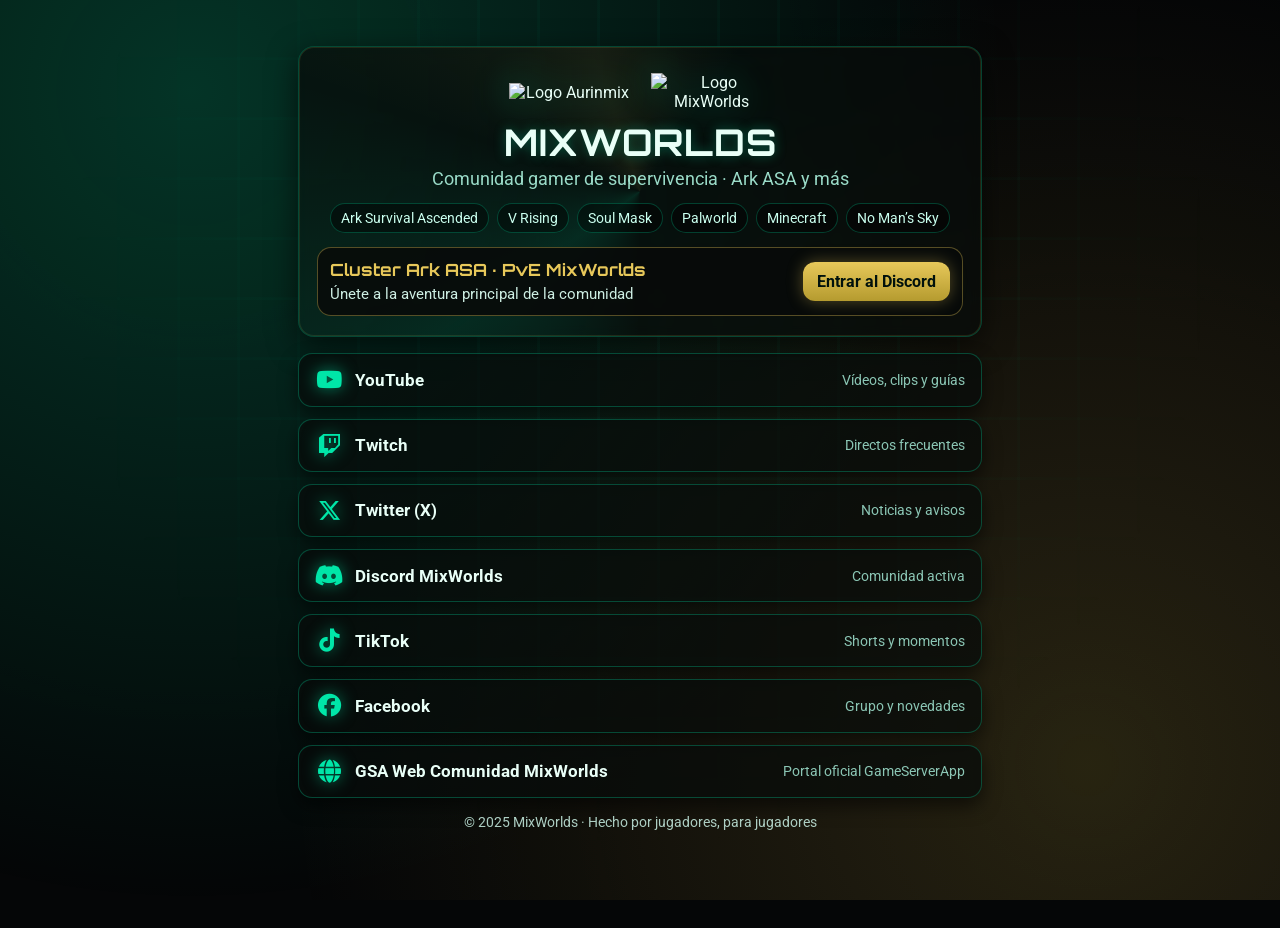
==== index.html @ ceda545e "Update index.html" ====
<!DOCTYPE html>
<html lang="es">
<head>
  <meta charset="UTF-8" />
  <meta name="viewport" content="width=device-width, initial-scale=1.0" />

  <title>MixWorlds | Comunidad gamer de supervivencia</title>
  <meta name="description" content="MixWorlds es una comunidad gamer centrada en Ark Survival Ascended y juegos de supervivencia. Servidores privados, eventos frecuentes y Discord activo." />

  <!-- Open Graph / Twitter -->
  <meta property="og:title" content="MixWorlds | Comunidad gamer" />
  <meta property="og:description" content="Servidores privados de Ark ASA, eventos frecuentes y comunidad activa de supervivencia." />
  <meta property="og:image" content="https://raw.githubusercontent.com/Aurinmix/MixWorld/main/Fondo_Esmeralda.png" />
  <meta property="og:url" content="https://mixworlds.net/" />
  <meta property="og:type" content="website" />
  <meta name="twitter:card" content="summary_large_image" />

  <!-- Fonts + Icons -->
  <link rel="preconnect" href="https://fonts.googleapis.com">
  <link rel="preconnect" href="https://fonts.gstatic.com" crossorigin>
  <link rel="stylesheet" href="https://cdnjs.cloudflare.com/ajax/libs/font-awesome/6.5.0/css/all.min.css">

  <style>
    @import url('https://fonts.googleapis.com/css2?family=Orbitron:wght@500;700&family=Roboto:wght@400;700&display=swap');

    :root{
      --bg: #050607;
      --panel: rgba(8, 12, 10, 0.72);
      --panel-strong: rgba(8, 12, 10, 0.9);
      --emerald: #00e6a8;
      --emerald-soft: rgba(0, 230, 168, 0.20);
      --gold: #e7c85a;
      --gold-soft: rgba(231,200,90,0.15);
      --text: #e9fff7;
      --muted: #9adbc8;
      --radius: 16px;
    }

    * { box-sizing: border-box; }
    body{
      margin: 0;
      min-height: 100vh;
      font-family: Roboto, system-ui, sans-serif;
      color: var(--text);
      background: var(--bg);
      overflow-x: hidden;
      text-align: center;
    }

    /* Fondo tech + bruma */
    body::before{
      content:"";
      position: fixed;
      inset: 0;
      z-index: -2;
      background:
        radial-gradient(circle at 15% 10%, var(--emerald-soft), transparent 60%),
        radial-gradient(circle at 85% 85%, var(--gold-soft), transparent 60%),
        url('https://raw.githubusercontent.com/Aurinmix/MixWorld/main/Fondo_Esmeralda.png') center/cover no-repeat;
      background-blend-mode: screen;
      filter: saturate(1.1) contrast(1.05);
      animation: fogMove 22s ease-in-out infinite alternate;
    }
    @keyframes fogMove{
      0%   { background-position: 15% 10%, 85% 85%, center; }
      50%  { background-position: 22% 25%, 78% 72%, center; }
      100% { background-position: 15% 10%, 85% 85%, center; }
    }

    /* Grid sutil tech */
    body::after{
      content:"";
      position: fixed;
      inset:0;
      z-index:-1;
      background:
        linear-gradient(transparent 95%, rgba(0, 230, 168, 0.06) 96%),
        linear-gradient(90deg, transparent 95%, rgba(0, 230, 168, 0.06) 96%);
      background-size: 60px 60px;
      mask-image: radial-gradient(circle at 50% 30%, black 0%, transparent 65%);
      pointer-events: none;
    }

    .wrap{
      width: min(720px, 94vw);
      margin: 28px auto 40px;
      padding: 18px;
    }

    /* Header */
    header{
      background: var(--panel);
      border: 1px solid rgba(0, 230, 168, 0.25);
      border-radius: var(--radius);
      padding: 26px 18px 20px;
      box-shadow:
        0 0 0 1px rgba(231,200,90,0.12) inset,
        0 8px 30px rgba(0,0,0,0.6);
      backdrop-filter: blur(6px);
      position: relative;
      overflow: hidden;
    }
    header::before{
      content:"";
      position:absolute;
      inset:-40%;
      background: conic-gradient(from 180deg, transparent, rgba(0,230,168,0.12), transparent 30%, rgba(231,200,90,0.08), transparent 60%);
      animation: spin 10s linear infinite;
    }
    @keyframes spin { to { transform: rotate(360deg);} }

    .logo{
      width: 130px;
      height: 130px;
      margin: 0 auto 10px;
      position: relative;
      z-index: 1;
      filter: drop-shadow(0 0 18px rgba(0,230,168,0.45));
    }

    /* >>> NUEVO: logos lado a lado <<< */
    .logos-duo{
      display: flex;
      justify-content: center;
      align-items: center;
      gap: 22px;
      margin: 0 auto 8px;
      position: relative;
      z-index: 2;
      flex-wrap: wrap;
    }
    .logos-duo .logo{
      width: 120px;
      height: auto;
      margin: 0;
      opacity: 0;
      animation: fadeInLogo 1.2s ease forwards;
    }
    @keyframes fadeInLogo{
      from { transform: scale(0.92); opacity: 0; }
      to   { transform: scale(1); opacity: 1; }
    }

    .title{
      font-family: Orbitron, sans-serif;
      font-size: clamp(1.6rem, 4.2vw, 2.3rem);
      letter-spacing: 1px;
      margin: 8px 0 4px;
      position: relative;
      z-index: 1;
      text-shadow: 0 0 12px rgba(0,230,168,0.35);
    }
    .subtitle{
      color: var(--muted);
      margin: 0 auto;
      font-size: clamp(0.95rem, 2.8vw, 1.1rem);
      position: relative;
      z-index: 1;
    }

    /* Badge juegos */
    .chips{
      display:flex;
      flex-wrap:wrap;
      justify-content:center;
      gap:8px;
      margin-top: 14px;
      position: relative;
      z-index: 1;
    }
    .chip{
      font-size: 0.85rem;
      padding:6px 10px;
      border-radius: 999px;
      background: rgba(0,0,0,0.4);
      border:1px solid rgba(0,230,168,0.25);
      color:#caffef;
    }

    /* Destacado */
    .featured{
      margin-top: 14px;
      padding: 12px;
      background: var(--panel-strong);
      border: 1px solid rgba(231,200,90,0.35);
      border-radius: 14px;
      display:flex;
      align-items:center;
      justify-content:space-between;
      gap:10px;
      position: relative;
      z-index: 1;
    }
    .featured .left{
      text-align:left;
      line-height: 1.2;
    }
    .featured .left b{
      display:block;
      font-family: Orbitron, sans-serif;
      color: var(--gold);
      font-size: 1.05rem;
      margin-bottom: 4px;
    }
    .featured .left span{
      color: #cdeee3;
      font-size: 0.95rem;
    }
    .featured .btn{
      white-space: nowrap;
      padding: 10px 14px;
      border-radius: 12px;
      font-weight: 700;
      text-decoration:none;
      color:#00110c;
      background: linear-gradient(180deg, var(--gold), #b59b2f);
      box-shadow: 0 0 16px rgba(231,200,90,0.35);
      transition: transform .15s ease, box-shadow .2s ease, filter .2s ease;
    }
    .featured .btn:hover{
      transform: translateY(-2px);
      filter: brightness(1.05);
      box-shadow: 0 0 25px rgba(231,200,90,0.55);
    }

    /* Links */
    .links{
      margin-top: 16px;
      display:flex;
      flex-direction:column;
      gap:12px;
    }

    .link{
      display:flex;
      align-items:center;
      gap:12px;
      padding: 14px 16px;
      background: var(--panel);
      border-radius: 14px;
      border:1px solid rgba(0,230,168,0.28);
      text-decoration: none;
      color: var(--text);
      font-weight: 700;
      font-size: 1.05rem;
      position: relative;
      overflow: hidden;
      box-shadow: 0 8px 18px rgba(0,0,0,0.55);
      transition: transform .15s ease, border-color .2s ease, box-shadow .2s ease;
    }

    /* brillo holo */
    .link::after{
      content:"";
      position:absolute;
      inset:-60% -30%;
      background: radial-gradient(circle, rgba(0,230,168,0.20), transparent 55%);
      transform: translateX(-60%);
      transition: transform .5s ease;
    }

    .link:hover{
      transform: translateY(-2px);
      border-color: rgba(0,230,168,0.7);
      box-shadow: 0 10px 26px rgba(0, 230, 168, 0.18);
    }
    .link:hover::after{
      transform: translateX(40%);
    }

    .link i{
      font-size: 1.45rem;
      width: 28px;
      text-align:center;
      color: var(--emerald);
      filter: drop-shadow(0 0 8px rgba(0,230,168,0.55));
    }

    .link .meta{
      font-size: 0.85rem;
      font-weight: 400;
      color: var(--muted);
      margin-left:auto;
      opacity: 0.9;
    }

    .link:focus-visible{
      outline: 3px solid var(--gold);
      outline-offset: 3px;
      transform: translateY(-1px);
    }

    /* Footer */
    footer{
      margin-top: 16px;
      color: #bfe4d8;
      font-size: 0.9rem;
      opacity: 0.9;
    }

    /* Responsive */
    @media (max-width: 560px){
      .featured{ flex-direction:column; text-align:center; }
      .featured .left{ text-align: center; }
      .link{ font-size: 1rem; }
      .link .meta{ display:none; }
      .logos-duo .logo{ width: 96px; }
    }

    /* Reduce motion */
    @media (prefers-reduced-motion: reduce){
      body::before{ animation:none; }
      header::before{ animation:none; }
      .link, .featured .btn{ transition:none; }
      .link::after{ display:none; }
      .logos-duo .logo{ animation:none; opacity:1; }
    }

  </style>
</head>

<body>
  <div class="wrap">

    <header>
      <!-- >>> LOGOS EN PAREJA <<< -->
      <div class="logos-duo">
        <img class="logo" src="https://raw.githubusercontent.com/Aurinmix/MixWorld/main/Aurinmix%20logo%20sin%20fondo.png" alt="Logo Aurinmix">
        <img class="logo" src="https://i.ibb.co/601yRJqp/mix-worlds-Logo.png" alt="Logo MixWorlds">
      </div>

      <h1 class="title">MIXWORLDS</h1>
      <p class="subtitle">Comunidad gamer de supervivencia · Ark ASA y más</p>

      <div class="chips">
        <div class="chip">Ark Survival Ascended</div>
        <div class="chip">V Rising</div>
        <div class="chip">Soul Mask</div>
        <div class="chip">Palworld</div>
        <div class="chip">Minecraft</div>
        <div class="chip">No Man’s Sky</div>
      </div>

      <div class="featured">
        <div class="left">
          <b>Cluster Ark ASA · PvE MixWorlds</b>
          <span>Únete a la aventura principal de la comunidad</span>
        </div>
        <a class="btn" href="https://discord.gg/QwS5VBW8y3" target="_blank" rel="noopener noreferrer">
          Entrar al Discord
        </a>
      </div>
    </header>

    <main class="links" aria-label="Enlaces MixWorlds">
      <a class="link" href="https://youtube.com/@aurinmix?si=XBiUp1Ndm1vS163D" target="_blank" rel="noopener noreferrer" aria-label="YouTube Aurinmix">
        <i class="fab fa-youtube"></i> YouTube
        <span class="meta">Vídeos, clips y guías</span>
      </a>

      <a class="link" href="https://twitch.tv/aurinmix" target="_blank" rel="noopener noreferrer" aria-label="Twitch Aurinmix">
        <i class="fab fa-twitch"></i> Twitch
        <span class="meta">Directos frecuentes</span>
      </a>

      <a class="link" href="https://x.com/Aurinmix" target="_blank" rel="noopener noreferrer" aria-label="Twitter X Aurinmix">
        <i class="fab fa-x-twitter"></i> Twitter (X)
        <span class="meta">Noticias y avisos</span>
      </a>

      <a class="link" href="https://discord.gg/QwS5VBW8y3" target="_blank" rel="noopener noreferrer" aria-label="Discord MixWorlds">
        <i class="fab fa-discord"></i> Discord MixWorlds
        <span class="meta">Comunidad activa</span>
      </a>

      <a class="link" href="https://www.tiktok.com/@aurinmix" target="_blank" rel="noopener noreferrer" aria-label="TikTok Aurinmix">
        <i class="fab fa-tiktok"></i> TikTok
        <span class="meta">Shorts y momentos</span>
      </a>

      <a class="link" href="https://www.facebook.com/share/g/oTF2A6GLA8fs5Bv2/" target="_blank" rel="noopener noreferrer" aria-label="Facebook MixWorlds">
        <i class="fab fa-facebook"></i> Facebook
        <span class="meta">Grupo y novedades</span>
      </a>

      <a class="link" href="https://calendariomixworlds.premiumark.net/page/136000-inicio" target="_blank" rel="noopener noreferrer" aria-label="GSA Web Comunidad MixWorlds">
        <i class="fa-solid fa-globe"></i> GSA Web Comunidad MixWorlds
        <span class="meta">Portal oficial GameServerApp</span>
      </a>

    </main>

    <footer>
      © 2025 MixWorlds · Hecho por jugadores, para jugadores
    </footer>

  </div>
</body>
</html>
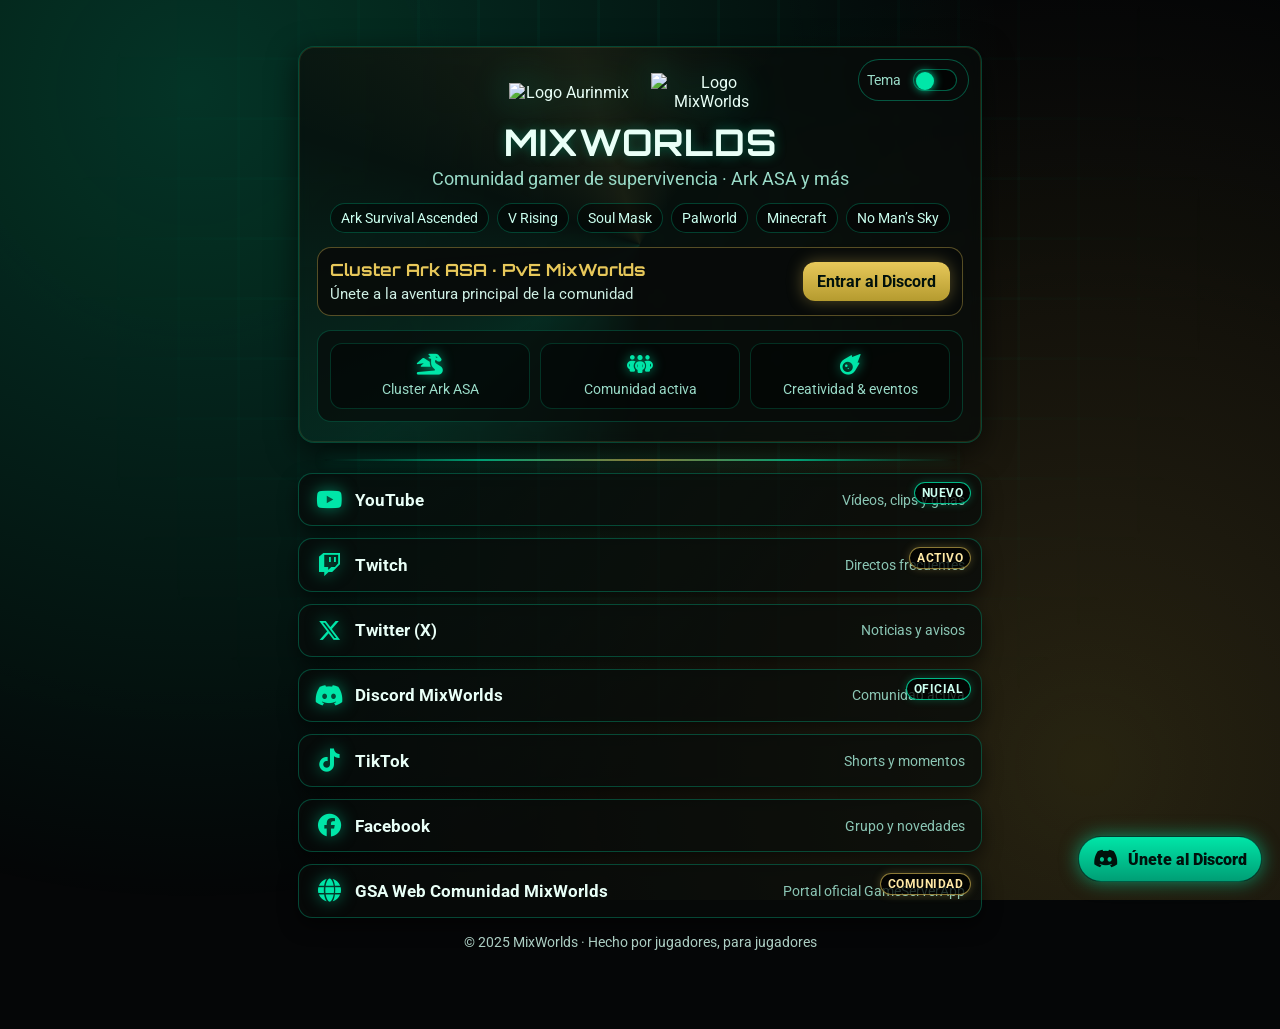
==== commit 86705b32: "Update index.html" ====
--- a/index.html
+++ b/index.html
@@ -7,7 +7,7 @@
   <title>MixWorlds | Comunidad gamer de supervivencia</title>
   <meta name="description" content="MixWorlds es una comunidad gamer centrada en Ark Survival Ascended y juegos de supervivencia. Servidores privados, eventos frecuentes y Discord activo." />
 
-  <!-- Open Graph / Twitter -->
+  <!-- SEO / Social -->
   <meta property="og:title" content="MixWorlds | Comunidad gamer" />
   <meta property="og:description" content="Servidores privados de Ark ASA, eventos frecuentes y comunidad activa de supervivencia." />
   <meta property="og:image" content="https://raw.githubusercontent.com/Aurinmix/MixWorld/main/Fondo_Esmeralda.png" />
@@ -15,6 +15,30 @@
   <meta property="og:type" content="website" />
   <meta name="twitter:card" content="summary_large_image" />
 
+  <!-- Color barra navegador móvil -->
+  <meta name="theme-color" content="#00e6a8" />
+
+  <!-- Schema.org básico -->
+  <script type="application/ld+json">
+  {
+    "@context":"https://schema.org",
+    "@type":"Organization",
+    "name":"MixWorlds",
+    "url":"https://mixworlds.net/",
+    "sameAs":[
+      "https://discord.gg/QwS5VBW8y3",
+      "https://twitch.tv/aurinmix",
+      "https://youtube.com/@aurinmix",
+      "https://x.com/Aurinmix",
+      "https://www.tiktok.com/@aurinmix"
+    ]
+  }
+  </script>
+
+  <!-- Preload logos para cargar rápido -->
+  <link rel="preload" as="image" href="https://raw.githubusercontent.com/Aurinmix/MixWorld/main/Aurinmix%20logo%20sin%20fondo.png">
+  <link rel="preload" as="image" href="https://i.ibb.co/601yRJqp/mix-worlds-Logo.png">
+
   <!-- Fonts + Icons -->
   <link rel="preconnect" href="https://fonts.googleapis.com">
   <link rel="preconnect" href="https://fonts.gstatic.com" crossorigin>
@@ -23,6 +47,9 @@
   <style>
     @import url('https://fonts.googleapis.com/css2?family=Orbitron:wght@500;700&family=Roboto:wght@400;700&display=swap');
 
+    /* =========================
+       THEME SYSTEM
+       ========================= */
     :root{
       --bg: #050607;
       --panel: rgba(8, 12, 10, 0.72);
@@ -34,6 +61,19 @@
       --text: #e9fff7;
       --muted: #9adbc8;
       --radius: 16px;
+      --divider: linear-gradient(90deg, transparent, rgba(0,230,168,0.8), rgba(231,200,90,0.7), rgba(0,230,168,0.8), transparent);
+    }
+    body[data-theme="dark"]{
+      --bg: #020303;
+      --panel: rgba(5, 8, 7, 0.8);
+      --panel-strong: rgba(5, 8, 7, 0.95);
+      --emerald: #00c996;
+      --emerald-soft: rgba(0, 201, 150, 0.18);
+      --gold: #c9aa3a;
+      --gold-soft: rgba(201, 170, 58, 0.10);
+      --text: #e7fff6;
+      --muted: #7fcab6;
+      --divider: linear-gradient(90deg, transparent, rgba(0,201,150,0.7), rgba(0,0,0,0), rgba(0,201,150,0.7), transparent);
     }
 
     * { box-sizing: border-box; }
@@ -83,8 +123,9 @@
 
     .wrap{
       width: min(720px, 94vw);
-      margin: 28px auto 40px;
+      margin: 28px auto 60px;
       padding: 18px;
+      position: relative;
     }
 
     /* Header */
@@ -109,6 +150,54 @@
     }
     @keyframes spin { to { transform: rotate(360deg);} }
 
+    /* Switch tema */
+    .theme-toggle{
+      position:absolute;
+      top: 12px;
+      right: 12px;
+      z-index: 5;
+      display:flex;
+      align-items:center;
+      gap:8px;
+      padding: 6px 8px;
+      background: var(--panel-strong);
+      border:1px solid rgba(0,230,168,0.35);
+      border-radius: 999px;
+      font-size: 0.85rem;
+      color: var(--muted);
+    }
+    .theme-toggle input{
+      width: 44px;
+      height: 22px;
+      appearance: none;
+      background: rgba(0,0,0,0.6);
+      border-radius: 999px;
+      position: relative;
+      outline: none;
+      cursor: pointer;
+      border:1px solid rgba(0,230,168,0.4);
+      transition: background .2s ease;
+    }
+    .theme-toggle input::after{
+      content:"";
+      position:absolute;
+      top:2px; left:2px;
+      width:18px; height:18px;
+      border-radius: 50%;
+      background: var(--emerald);
+      box-shadow: 0 0 10px var(--emerald);
+      transition: transform .2s ease, background .2s ease;
+    }
+    body[data-theme="dark"] .theme-toggle input{
+      background: rgba(0,0,0,0.9);
+    }
+    body[data-theme="dark"] .theme-toggle input::after{
+      transform: translateX(22px);
+      background: var(--gold);
+      box-shadow: 0 0 10px var(--gold);
+    }
+
+    /* Logos duo */
     .logo{
       width: 130px;
       height: 130px;
@@ -117,28 +206,26 @@
       z-index: 1;
       filter: drop-shadow(0 0 18px rgba(0,230,168,0.45));
     }
-
-    /* >>> NUEVO: logos lado a lado <<< */
     .logos-duo{
-      display: flex;
-      justify-content: center;
-      align-items: center;
-      gap: 22px;
-      margin: 0 auto 8px;
-      position: relative;
-      z-index: 2;
+      display:flex;
+      justify-content:center;
+      align-items:center;
+      gap:22px;
+      margin:0 auto 8px;
+      position:relative;
+      z-index:2;
       flex-wrap: wrap;
     }
     .logos-duo .logo{
-      width: 120px;
-      height: auto;
-      margin: 0;
-      opacity: 0;
+      width:120px;
+      height:auto;
+      margin:0;
+      opacity:0;
       animation: fadeInLogo 1.2s ease forwards;
     }
     @keyframes fadeInLogo{
-      from { transform: scale(0.92); opacity: 0; }
-      to   { transform: scale(1); opacity: 1; }
+      from{ transform: scale(0.92); opacity:0; }
+      to{ transform: scale(1); opacity:1; }
     }
 
     .title{
@@ -158,7 +245,7 @@
       z-index: 1;
     }
 
-    /* Badge juegos */
+    /* Chips con pulso suave */
     .chips{
       display:flex;
       flex-wrap:wrap;
@@ -175,46 +262,57 @@
       background: rgba(0,0,0,0.4);
       border:1px solid rgba(0,230,168,0.25);
       color:#caffef;
+      box-shadow: 0 0 0 rgba(0,230,168,0);
+      animation: chipPulse 3.2s ease-in-out infinite;
+    }
+    .chip:hover{
+      border-color: rgba(231,200,90,0.7);
+      color: #fff3c2;
+      transform: translateY(-1px);
+    }
+    @keyframes chipPulse{
+      0%,100%{ box-shadow: 0 0 0 rgba(0,230,168,0); }
+      50%{ box-shadow: 0 0 12px rgba(0,230,168,0.35); }
     }
 
     /* Destacado */
     .featured{
-      margin-top: 14px;
-      padding: 12px;
+      margin-top:14px;
+      padding:12px;
       background: var(--panel-strong);
-      border: 1px solid rgba(231,200,90,0.35);
-      border-radius: 14px;
+      border:1px solid rgba(231,200,90,0.35);
+      border-radius:14px;
       display:flex;
       align-items:center;
       justify-content:space-between;
       gap:10px;
-      position: relative;
-      z-index: 1;
+      position:relative;
+      z-index:1;
     }
     .featured .left{
       text-align:left;
-      line-height: 1.2;
+      line-height:1.2;
     }
     .featured .left b{
       display:block;
       font-family: Orbitron, sans-serif;
       color: var(--gold);
-      font-size: 1.05rem;
-      margin-bottom: 4px;
+      font-size:1.05rem;
+      margin-bottom:4px;
     }
     .featured .left span{
-      color: #cdeee3;
-      font-size: 0.95rem;
+      color:#cdeee3;
+      font-size:0.95rem;
     }
     .featured .btn{
-      white-space: nowrap;
-      padding: 10px 14px;
-      border-radius: 12px;
-      font-weight: 700;
+      white-space:nowrap;
+      padding:10px 14px;
+      border-radius:12px;
+      font-weight:700;
       text-decoration:none;
       color:#00110c;
       background: linear-gradient(180deg, var(--gold), #b59b2f);
-      box-shadow: 0 0 16px rgba(231,200,90,0.35);
+      box-shadow:0 0 16px rgba(231,200,90,0.35);
       transition: transform .15s ease, box-shadow .2s ease, filter .2s ease;
     }
     .featured .btn:hover{
@@ -223,14 +321,58 @@
       box-shadow: 0 0 25px rgba(231,200,90,0.55);
     }
 
+    /* Actividades */
+    .activities{
+      margin-top: 14px;
+      padding: 12px;
+      background: var(--panel);
+      border: 1px solid rgba(0,230,168,0.22);
+      border-radius: 14px;
+      display:grid;
+      grid-template-columns: repeat(3,1fr);
+      gap: 10px;
+      position: relative;
+      z-index: 1;
+    }
+    .act{
+      padding: 10px 8px;
+      border-radius: 12px;
+      background: rgba(0,0,0,0.35);
+      border:1px solid rgba(0,230,168,0.18);
+      font-size: 0.9rem;
+      color: var(--muted);
+      transition: transform .15s ease, border-color .2s ease;
+    }
+    .act i{
+      font-size: 1.3rem;
+      display:block;
+      margin-bottom: 6px;
+      color: var(--emerald);
+      filter: drop-shadow(0 0 6px rgba(0,230,168,0.6));
+    }
+    .act:hover{
+      transform: translateY(-2px);
+      border-color: rgba(231,200,90,0.5);
+      color: #e8fff7;
+    }
+
+    /* Divisor holográfico */
+    .divider{
+      height: 2px;
+      width: 92%;
+      margin: 16px auto 10px;
+      background: var(--divider);
+      border-radius: 999px;
+      box-shadow: 0 0 14px rgba(0,230,168,0.35);
+    }
+
     /* Links */
     .links{
-      margin-top: 16px;
+      margin-top: 12px;
       display:flex;
       flex-direction:column;
       gap:12px;
     }
-
     .link{
       display:flex;
       align-items:center;
@@ -258,7 +400,6 @@
       transform: translateX(-60%);
       transition: transform .5s ease;
     }
-
     .link:hover{
       transform: translateY(-2px);
       border-color: rgba(0,230,168,0.7);
@@ -274,6 +415,7 @@
       text-align:center;
       color: var(--emerald);
       filter: drop-shadow(0 0 8px rgba(0,230,168,0.55));
+      transition: transform .2s ease;
     }
 
     .link .meta{
@@ -284,6 +426,36 @@
       opacity: 0.9;
     }
 
+    /* Etiquetas tipo Linktree */
+    .tag{
+      position:absolute;
+      top: 8px;
+      right: 10px;
+      font-size: 0.72rem;
+      padding: 3px 7px;
+      border-radius: 999px;
+      background: rgba(0,0,0,0.75);
+      border:1px solid rgba(231,200,90,0.6);
+      color: #ffe9a6;
+      text-transform: uppercase;
+      letter-spacing: .5px;
+      box-shadow: 0 0 8px rgba(231,200,90,0.25);
+    }
+    .tag.green{
+      border-color: rgba(0,230,168,0.8);
+      color: #caffef;
+      box-shadow: 0 0 8px rgba(0,230,168,0.25);
+    }
+
+    /* micro animaciones por red */
+    .link.youtube:hover i{ transform: rotate(-6deg) scale(1.1); }
+    .link.twitch:hover i{ transform: translateY(-2px) scale(1.12); }
+    .link.twitter:hover i{ transform: translateX(2px) scale(1.1); }
+    .link.discord:hover i{ transform: scale(1.12) rotate(4deg); }
+    .link.tiktok:hover i{ transform: translateY(-2px) rotate(-4deg) scale(1.1); }
+    .link.facebook:hover i{ transform: translateX(-2px) scale(1.1); }
+    .link.gsa:hover i{ transform: rotate(8deg) scale(1.1); }
+
     .link:focus-visible{
       outline: 3px solid var(--gold);
       outline-offset: 3px;
@@ -298,13 +470,44 @@
       opacity: 0.9;
     }
 
+    /* Botón flotante Discord */
+    .fab-discord{
+      position: fixed;
+      bottom: 18px;
+      right: 18px;
+      z-index: 999;
+      display:flex;
+      align-items:center;
+      gap:10px;
+      padding: 12px 14px;
+      border-radius: 999px;
+      color:#00110c;
+      text-decoration:none;
+      font-weight:900;
+      background: linear-gradient(180deg, var(--emerald), #009e75);
+      box-shadow: 0 0 18px rgba(0,230,168,0.55);
+      border:1px solid rgba(0,0,0,0.6);
+      transition: transform .15s ease, box-shadow .2s ease, filter .2s ease;
+    }
+    .fab-discord i{
+      font-size: 1.25rem;
+      color:#00110c;
+    }
+    .fab-discord:hover{
+      transform: translateY(-2px);
+      filter: brightness(1.05);
+      box-shadow: 0 0 28px rgba(0,230,168,0.8);
+    }
+
     /* Responsive */
     @media (max-width: 560px){
       .featured{ flex-direction:column; text-align:center; }
-      .featured .left{ text-align: center; }
+      .featured .left{ text-align:center; }
+      .activities{ grid-template-columns: 1fr; }
       .link{ font-size: 1rem; }
       .link .meta{ display:none; }
       .logos-duo .logo{ width: 96px; }
+      .theme-toggle{ right: 8px; top: 8px; }
     }
 
     /* Reduce motion */
@@ -314,16 +517,22 @@
       .link, .featured .btn{ transition:none; }
       .link::after{ display:none; }
       .logos-duo .logo{ animation:none; opacity:1; }
-    }
-
+      .chip{ animation:none; }
+    }
   </style>
 </head>
 
-<body>
+<body data-theme="mix">
   <div class="wrap">
 
     <header>
-      <!-- >>> LOGOS EN PAREJA <<< -->
+      <!-- Switch tema -->
+      <label class="theme-toggle" title="Cambiar tema">
+        Tema
+        <input id="themeSwitch" type="checkbox" aria-label="Cambiar tema MixWorlds oscuro">
+      </label>
+
+      <!-- Logos -->
       <div class="logos-duo">
         <img class="logo" src="https://raw.githubusercontent.com/Aurinmix/MixWorld/main/Aurinmix%20logo%20sin%20fondo.png" alt="Logo Aurinmix">
         <img class="logo" src="https://i.ibb.co/601yRJqp/mix-worlds-Logo.png" alt="Logo MixWorlds">
@@ -350,42 +559,55 @@
           Entrar al Discord
         </a>
       </div>
+
+      <!-- Actividades -->
+      <div class="activities" aria-label="Actividades MixWorlds">
+        <div class="act"><i class="fa-solid fa-dragon"></i> Cluster Ark ASA</div>
+        <div class="act"><i class="fa-solid fa-people-group"></i> Comunidad activa</div>
+        <div class="act"><i class="fa-solid fa-meteor"></i> Creatividad & eventos</div>
+      </div>
     </header>
 
+    <div class="divider"></div>
+
     <main class="links" aria-label="Enlaces MixWorlds">
-      <a class="link" href="https://youtube.com/@aurinmix?si=XBiUp1Ndm1vS163D" target="_blank" rel="noopener noreferrer" aria-label="YouTube Aurinmix">
+      <a class="link youtube" href="https://youtube.com/@aurinmix?si=XBiUp1Ndm1vS163D" target="_blank" rel="noopener noreferrer" aria-label="YouTube Aurinmix">
         <i class="fab fa-youtube"></i> YouTube
         <span class="meta">Vídeos, clips y guías</span>
+        <span class="tag green">Nuevo</span>
       </a>
 
-      <a class="link" href="https://twitch.tv/aurinmix" target="_blank" rel="noopener noreferrer" aria-label="Twitch Aurinmix">
+      <a class="link twitch" href="https://twitch.tv/aurinmix" target="_blank" rel="noopener noreferrer" aria-label="Twitch Aurinmix">
         <i class="fab fa-twitch"></i> Twitch
         <span class="meta">Directos frecuentes</span>
+        <span class="tag">Activo</span>
       </a>
 
-      <a class="link" href="https://x.com/Aurinmix" target="_blank" rel="noopener noreferrer" aria-label="Twitter X Aurinmix">
+      <a class="link twitter" href="https://x.com/Aurinmix" target="_blank" rel="noopener noreferrer" aria-label="Twitter X Aurinmix">
         <i class="fab fa-x-twitter"></i> Twitter (X)
         <span class="meta">Noticias y avisos</span>
       </a>
 
-      <a class="link" href="https://discord.gg/QwS5VBW8y3" target="_blank" rel="noopener noreferrer" aria-label="Discord MixWorlds">
+      <a class="link discord" href="https://discord.gg/QwS5VBW8y3" target="_blank" rel="noopener noreferrer" aria-label="Discord MixWorlds">
         <i class="fab fa-discord"></i> Discord MixWorlds
         <span class="meta">Comunidad activa</span>
+        <span class="tag green">Oficial</span>
       </a>
 
-      <a class="link" href="https://www.tiktok.com/@aurinmix" target="_blank" rel="noopener noreferrer" aria-label="TikTok Aurinmix">
+      <a class="link tiktok" href="https://www.tiktok.com/@aurinmix" target="_blank" rel="noopener noreferrer" aria-label="TikTok Aurinmix">
         <i class="fab fa-tiktok"></i> TikTok
         <span class="meta">Shorts y momentos</span>
       </a>
 
-      <a class="link" href="https://www.facebook.com/share/g/oTF2A6GLA8fs5Bv2/" target="_blank" rel="noopener noreferrer" aria-label="Facebook MixWorlds">
+      <a class="link facebook" href="https://www.facebook.com/share/g/oTF2A6GLA8fs5Bv2/" target="_blank" rel="noopener noreferrer" aria-label="Facebook MixWorlds">
         <i class="fab fa-facebook"></i> Facebook
         <span class="meta">Grupo y novedades</span>
       </a>
 
-      <a class="link" href="https://calendariomixworlds.premiumark.net/page/136000-inicio" target="_blank" rel="noopener noreferrer" aria-label="GSA Web Comunidad MixWorlds">
+      <a class="link gsa" href="https://calendariomixworlds.premiumark.net/page/136000-inicio" target="_blank" rel="noopener noreferrer" aria-label="GSA Web Comunidad MixWorlds">
         <i class="fa-solid fa-globe"></i> GSA Web Comunidad MixWorlds
         <span class="meta">Portal oficial GameServerApp</span>
+        <span class="tag">Comunidad</span>
       </a>
 
     </main>
@@ -395,5 +617,33 @@
     </footer>
 
   </div>
+
+  <!-- Botón flotante Discord -->
+  <a class="fab-discord" href="https://discord.gg/QwS5VBW8y3" target="_blank" rel="noopener noreferrer" aria-label="Únete al Discord MixWorlds">
+    <i class="fab fa-discord"></i> Únete al Discord
+  </a>
+
+  <script>
+    // Theme toggle
+    const body = document.body;
+    const sw = document.getElementById("themeSwitch");
+
+    // carga preferencia guardada
+    const saved = localStorage.getItem("mixworlds-theme");
+    if(saved === "dark"){
+      body.setAttribute("data-theme","dark");
+      sw.checked = true;
+    }
+
+    sw.addEventListener("change", () => {
+      if(sw.checked){
+        body.setAttribute("data-theme","dark");
+        localStorage.setItem("mixworlds-theme","dark");
+      }else{
+        body.setAttribute("data-theme","mix");
+        localStorage.setItem("mixworlds-theme","mix");
+      }
+    });
+  </script>
 </body>
 </html>
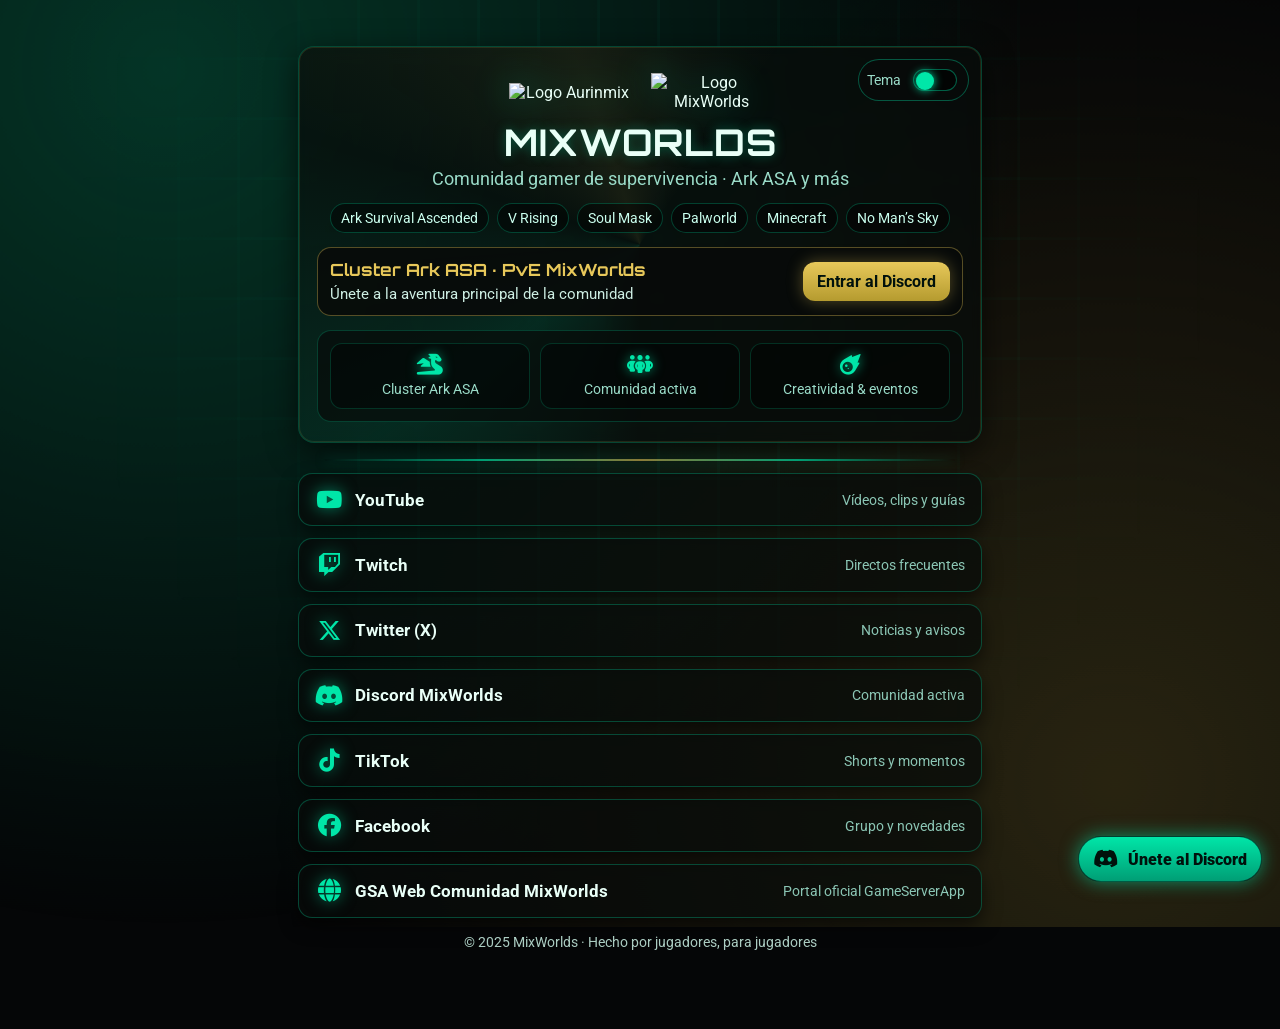
==== commit 6b71271e: "Update index.html" ====
--- a/index.html
+++ b/index.html
@@ -10,15 +10,13 @@
   <!-- SEO / Social -->
   <meta property="og:title" content="MixWorlds | Comunidad gamer" />
   <meta property="og:description" content="Servidores privados de Ark ASA, eventos frecuentes y comunidad activa de supervivencia." />
-  <meta property="og:image" content="https://raw.githubusercontent.com/Aurinmix/MixWorld/main/Fondo_Esmeralda.png" />
+  <meta property="og:image" content="https://i.ibb.co/4wQyFsNp/Fondo-Chip.png" />
   <meta property="og:url" content="https://mixworlds.net/" />
   <meta property="og:type" content="website" />
   <meta name="twitter:card" content="summary_large_image" />
 
-  <!-- Color barra navegador móvil -->
   <meta name="theme-color" content="#00e6a8" />
 
-  <!-- Schema.org básico -->
   <script type="application/ld+json">
   {
     "@context":"https://schema.org",
@@ -35,11 +33,9 @@
   }
   </script>
 
-  <!-- Preload logos para cargar rápido -->
   <link rel="preload" as="image" href="https://raw.githubusercontent.com/Aurinmix/MixWorld/main/Aurinmix%20logo%20sin%20fondo.png">
   <link rel="preload" as="image" href="https://i.ibb.co/601yRJqp/mix-worlds-Logo.png">
 
-  <!-- Fonts + Icons -->
   <link rel="preconnect" href="https://fonts.googleapis.com">
   <link rel="preconnect" href="https://fonts.gstatic.com" crossorigin>
   <link rel="stylesheet" href="https://cdnjs.cloudflare.com/ajax/libs/font-awesome/6.5.0/css/all.min.css">
@@ -47,9 +43,6 @@
   <style>
     @import url('https://fonts.googleapis.com/css2?family=Orbitron:wght@500;700&family=Roboto:wght@400;700&display=swap');
 
-    /* =========================
-       THEME SYSTEM
-       ========================= */
     :root{
       --bg: #050607;
       --panel: rgba(8, 12, 10, 0.72);
@@ -63,6 +56,7 @@
       --radius: 16px;
       --divider: linear-gradient(90deg, transparent, rgba(0,230,168,0.8), rgba(231,200,90,0.7), rgba(0,230,168,0.8), transparent);
     }
+
     body[data-theme="dark"]{
       --bg: #020303;
       --panel: rgba(5, 8, 7, 0.8);
@@ -77,6 +71,7 @@
     }
 
     * { box-sizing: border-box; }
+
     body{
       margin: 0;
       min-height: 100vh;
@@ -85,9 +80,13 @@
       background: var(--bg);
       overflow-x: hidden;
       text-align: center;
-    }
-
-    /* Fondo tech + bruma */
+
+      /* variables de parallax */
+      --parallax-x: 0px;
+      --parallax-y: 0px;
+    }
+
+    /* Fondo tech + bruma + PARALLAX SUAVE */
     body::before{
       content:"";
       position: fixed;
@@ -96,18 +95,23 @@
       background:
         radial-gradient(circle at 15% 10%, var(--emerald-soft), transparent 60%),
         radial-gradient(circle at 85% 85%, var(--gold-soft), transparent 60%),
-        url('https://raw.githubusercontent.com/Aurinmix/MixWorld/main/Fondo_Esmeralda.png') center/cover no-repeat;
+        url('https://i.ibb.co/4wQyFsNp/Fondo-Chip.png') center/cover no-repeat;
       background-blend-mode: screen;
-      filter: saturate(1.1) contrast(1.05);
+      filter: saturate(1.1) contrast(1.08);
+
       animation: fogMove 22s ease-in-out infinite alternate;
-    }
+
+      /* Parallax: movemos TODA la capa suavemente */
+      transform: translate3d(var(--parallax-x), var(--parallax-y), 0) scale(1.06);
+      will-change: transform;
+    }
+
     @keyframes fogMove{
       0%   { background-position: 15% 10%, 85% 85%, center; }
       50%  { background-position: 22% 25%, 78% 72%, center; }
       100% { background-position: 15% 10%, 85% 85%, center; }
     }
 
-    /* Grid sutil tech */
     body::after{
       content:"";
       position: fixed;
@@ -128,7 +132,6 @@
       position: relative;
     }
 
-    /* Header */
     header{
       background: var(--panel);
       border: 1px solid rgba(0, 230, 168, 0.25);
@@ -141,6 +144,7 @@
       position: relative;
       overflow: hidden;
     }
+
     header::before{
       content:"";
       position:absolute;
@@ -150,7 +154,6 @@
     }
     @keyframes spin { to { transform: rotate(360deg);} }
 
-    /* Switch tema */
     .theme-toggle{
       position:absolute;
       top: 12px;
@@ -197,7 +200,6 @@
       box-shadow: 0 0 10px var(--gold);
     }
 
-    /* Logos duo */
     .logo{
       width: 130px;
       height: 130px;
@@ -245,7 +247,6 @@
       z-index: 1;
     }
 
-    /* Chips con pulso suave */
     .chips{
       display:flex;
       flex-wrap:wrap;
@@ -262,7 +263,6 @@
       background: rgba(0,0,0,0.4);
       border:1px solid rgba(0,230,168,0.25);
       color:#caffef;
-      box-shadow: 0 0 0 rgba(0,230,168,0);
       animation: chipPulse 3.2s ease-in-out infinite;
     }
     .chip:hover{
@@ -275,7 +275,6 @@
       50%{ box-shadow: 0 0 12px rgba(0,230,168,0.35); }
     }
 
-    /* Destacado */
     .featured{
       margin-top:14px;
       padding:12px;
@@ -321,7 +320,6 @@
       box-shadow: 0 0 25px rgba(231,200,90,0.55);
     }
 
-    /* Actividades */
     .activities{
       margin-top: 14px;
       padding: 12px;
@@ -356,7 +354,6 @@
       color: #e8fff7;
     }
 
-    /* Divisor holográfico */
     .divider{
       height: 2px;
       width: 92%;
@@ -366,7 +363,6 @@
       box-shadow: 0 0 14px rgba(0,230,168,0.35);
     }
 
-    /* Links */
     .links{
       margin-top: 12px;
       display:flex;
@@ -390,8 +386,6 @@
       box-shadow: 0 8px 18px rgba(0,0,0,0.55);
       transition: transform .15s ease, border-color .2s ease, box-shadow .2s ease;
     }
-
-    /* brillo holo */
     .link::after{
       content:"";
       position:absolute;
@@ -408,7 +402,6 @@
     .link:hover::after{
       transform: translateX(40%);
     }
-
     .link i{
       font-size: 1.45rem;
       width: 28px;
@@ -417,7 +410,6 @@
       filter: drop-shadow(0 0 8px rgba(0,230,168,0.55));
       transition: transform .2s ease;
     }
-
     .link .meta{
       font-size: 0.85rem;
       font-weight: 400;
@@ -426,28 +418,6 @@
       opacity: 0.9;
     }
 
-    /* Etiquetas tipo Linktree */
-    .tag{
-      position:absolute;
-      top: 8px;
-      right: 10px;
-      font-size: 0.72rem;
-      padding: 3px 7px;
-      border-radius: 999px;
-      background: rgba(0,0,0,0.75);
-      border:1px solid rgba(231,200,90,0.6);
-      color: #ffe9a6;
-      text-transform: uppercase;
-      letter-spacing: .5px;
-      box-shadow: 0 0 8px rgba(231,200,90,0.25);
-    }
-    .tag.green{
-      border-color: rgba(0,230,168,0.8);
-      color: #caffef;
-      box-shadow: 0 0 8px rgba(0,230,168,0.25);
-    }
-
-    /* micro animaciones por red */
     .link.youtube:hover i{ transform: rotate(-6deg) scale(1.1); }
     .link.twitch:hover i{ transform: translateY(-2px) scale(1.12); }
     .link.twitter:hover i{ transform: translateX(2px) scale(1.1); }
@@ -456,13 +426,6 @@
     .link.facebook:hover i{ transform: translateX(-2px) scale(1.1); }
     .link.gsa:hover i{ transform: rotate(8deg) scale(1.1); }
 
-    .link:focus-visible{
-      outline: 3px solid var(--gold);
-      outline-offset: 3px;
-      transform: translateY(-1px);
-    }
-
-    /* Footer */
     footer{
       margin-top: 16px;
       color: #bfe4d8;
@@ -470,7 +433,6 @@
       opacity: 0.9;
     }
 
-    /* Botón flotante Discord */
     .fab-discord{
       position: fixed;
       bottom: 18px;
@@ -499,7 +461,6 @@
       box-shadow: 0 0 28px rgba(0,230,168,0.8);
     }
 
-    /* Responsive */
     @media (max-width: 560px){
       .featured{ flex-direction:column; text-align:center; }
       .featured .left{ text-align:center; }
@@ -510,14 +471,12 @@
       .theme-toggle{ right: 8px; top: 8px; }
     }
 
-    /* Reduce motion */
     @media (prefers-reduced-motion: reduce){
       body::before{ animation:none; }
       header::before{ animation:none; }
-      .link, .featured .btn{ transition:none; }
+      .chip{ animation:none; }
       .link::after{ display:none; }
-      .logos-duo .logo{ animation:none; opacity:1; }
-      .chip{ animation:none; }
+      body { --parallax-x: 0px; --parallax-y: 0px; }
     }
   </style>
 </head>
@@ -526,13 +485,11 @@
   <div class="wrap">
 
     <header>
-      <!-- Switch tema -->
       <label class="theme-toggle" title="Cambiar tema">
         Tema
         <input id="themeSwitch" type="checkbox" aria-label="Cambiar tema MixWorlds oscuro">
       </label>
 
-      <!-- Logos -->
       <div class="logos-duo">
         <img class="logo" src="https://raw.githubusercontent.com/Aurinmix/MixWorld/main/Aurinmix%20logo%20sin%20fondo.png" alt="Logo Aurinmix">
         <img class="logo" src="https://i.ibb.co/601yRJqp/mix-worlds-Logo.png" alt="Logo MixWorlds">
@@ -560,7 +517,6 @@
         </a>
       </div>
 
-      <!-- Actividades -->
       <div class="activities" aria-label="Actividades MixWorlds">
         <div class="act"><i class="fa-solid fa-dragon"></i> Cluster Ark ASA</div>
         <div class="act"><i class="fa-solid fa-people-group"></i> Comunidad activa</div>
@@ -571,45 +527,40 @@
     <div class="divider"></div>
 
     <main class="links" aria-label="Enlaces MixWorlds">
-      <a class="link youtube" href="https://youtube.com/@aurinmix?si=XBiUp1Ndm1vS163D" target="_blank" rel="noopener noreferrer" aria-label="YouTube Aurinmix">
+      <a class="link youtube" href="https://youtube.com/@aurinmix?si=XBiUp1Ndm1vS163D" target="_blank" rel="noopener noreferrer">
         <i class="fab fa-youtube"></i> YouTube
         <span class="meta">Vídeos, clips y guías</span>
-        <span class="tag green">Nuevo</span>
       </a>
 
-      <a class="link twitch" href="https://twitch.tv/aurinmix" target="_blank" rel="noopener noreferrer" aria-label="Twitch Aurinmix">
+      <a class="link twitch" href="https://twitch.tv/aurinmix" target="_blank" rel="noopener noreferrer">
         <i class="fab fa-twitch"></i> Twitch
         <span class="meta">Directos frecuentes</span>
-        <span class="tag">Activo</span>
       </a>
 
-      <a class="link twitter" href="https://x.com/Aurinmix" target="_blank" rel="noopener noreferrer" aria-label="Twitter X Aurinmix">
+      <a class="link twitter" href="https://x.com/Aurinmix" target="_blank" rel="noopener noreferrer">
         <i class="fab fa-x-twitter"></i> Twitter (X)
         <span class="meta">Noticias y avisos</span>
       </a>
 
-      <a class="link discord" href="https://discord.gg/QwS5VBW8y3" target="_blank" rel="noopener noreferrer" aria-label="Discord MixWorlds">
+      <a class="link discord" href="https://discord.gg/QwS5VBW8y3" target="_blank" rel="noopener noreferrer">
         <i class="fab fa-discord"></i> Discord MixWorlds
         <span class="meta">Comunidad activa</span>
-        <span class="tag green">Oficial</span>
       </a>
 
-      <a class="link tiktok" href="https://www.tiktok.com/@aurinmix" target="_blank" rel="noopener noreferrer" aria-label="TikTok Aurinmix">
+      <a class="link tiktok" href="https://www.tiktok.com/@aurinmix" target="_blank" rel="noopener noreferrer">
         <i class="fab fa-tiktok"></i> TikTok
         <span class="meta">Shorts y momentos</span>
       </a>
 
-      <a class="link facebook" href="https://www.facebook.com/share/g/oTF2A6GLA8fs5Bv2/" target="_blank" rel="noopener noreferrer" aria-label="Facebook MixWorlds">
+      <a class="link facebook" href="https://www.facebook.com/share/g/oTF2A6GLA8fs5Bv2/" target="_blank" rel="noopener noreferrer">
         <i class="fab fa-facebook"></i> Facebook
         <span class="meta">Grupo y novedades</span>
       </a>
 
-      <a class="link gsa" href="https://calendariomixworlds.premiumark.net/page/136000-inicio" target="_blank" rel="noopener noreferrer" aria-label="GSA Web Comunidad MixWorlds">
+      <a class="link gsa" href="https://calendariomixworlds.premiumark.net/page/136000-inicio" target="_blank" rel="noopener noreferrer">
         <i class="fa-solid fa-globe"></i> GSA Web Comunidad MixWorlds
         <span class="meta">Portal oficial GameServerApp</span>
-        <span class="tag">Comunidad</span>
       </a>
-
     </main>
 
     <footer>
@@ -618,23 +569,21 @@
 
   </div>
 
-  <!-- Botón flotante Discord -->
-  <a class="fab-discord" href="https://discord.gg/QwS5VBW8y3" target="_blank" rel="noopener noreferrer" aria-label="Únete al Discord MixWorlds">
+  <a class="fab-discord" href="https://discord.gg/QwS5VBW8y3" target="_blank">
     <i class="fab fa-discord"></i> Únete al Discord
   </a>
 
   <script>
-    // Theme toggle
+    /* =========================
+       Theme toggle
+       ========================= */
     const body = document.body;
     const sw = document.getElementById("themeSwitch");
-
-    // carga preferencia guardada
     const saved = localStorage.getItem("mixworlds-theme");
     if(saved === "dark"){
       body.setAttribute("data-theme","dark");
       sw.checked = true;
     }
-
     sw.addEventListener("change", () => {
       if(sw.checked){
         body.setAttribute("data-theme","dark");
@@ -644,6 +593,46 @@
         localStorage.setItem("mixworlds-theme","mix");
       }
     });
+
+    /* =========================
+       Parallax suave (mouse + tilt)
+       ========================= */
+    const maxMove = 18; // px máximo de desplazamiento
+    let targetX = 0, targetY = 0;
+    let currentX = 0, currentY = 0;
+
+    function setTargetFromPointer(x, y){
+      const w = window.innerWidth;
+      const h = window.innerHeight;
+      const dx = (x / w) - 0.5;
+      const dy = (y / h) - 0.5;
+      targetX = dx * maxMove;
+      targetY = dy * maxMove;
+    }
+
+    window.addEventListener("mousemove", (e) => {
+      setTargetFromPointer(e.clientX, e.clientY);
+    }, { passive: true });
+
+    // Mobile tilt (si disponible)
+    window.addEventListener("deviceorientation", (e) => {
+      if(e.beta == null || e.gamma == null) return;
+      // beta: -180..180 (front-back), gamma: -90..90 (left-right)
+      const tiltX = Math.max(-1, Math.min(1, e.gamma / 30));
+      const tiltY = Math.max(-1, Math.min(1, e.beta / 30));
+      targetX = tiltX * maxMove;
+      targetY = tiltY * maxMove;
+    }, { passive: true });
+
+    function animateParallax(){
+      // suavizado
+      currentX += (targetX - currentX) * 0.06;
+      currentY += (targetY - currentY) * 0.06;
+      body.style.setProperty("--parallax-x", currentX.toFixed(2) + "px");
+      body.style.setProperty("--parallax-y", currentY.toFixed(2) + "px");
+      requestAnimationFrame(animateParallax);
+    }
+    animateParallax();
   </script>
 </body>
 </html>
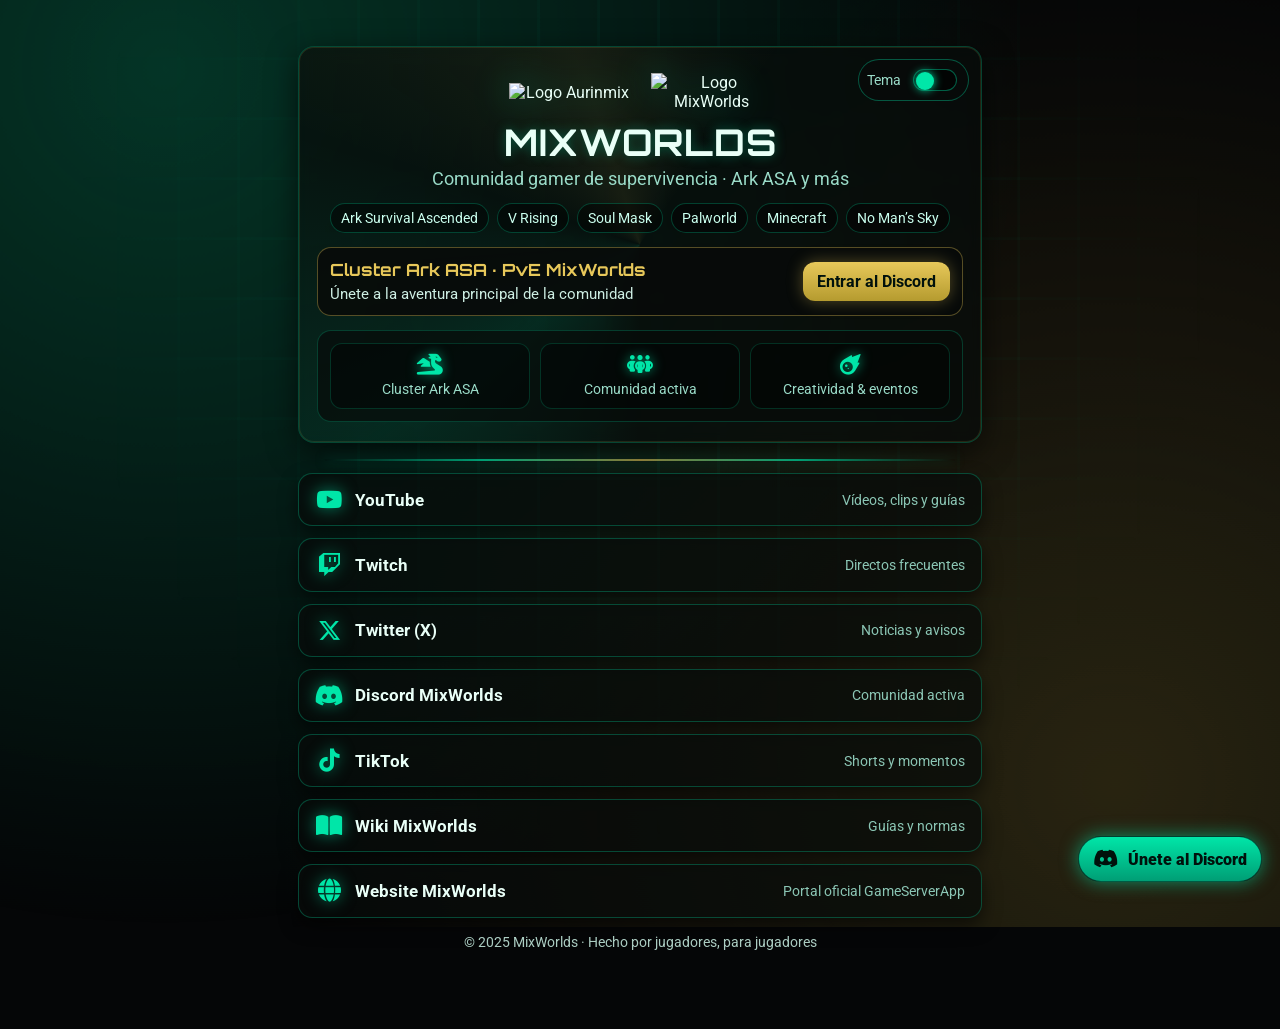
==== commit 677a6510: "Update index.html" ====
--- a/index.html
+++ b/index.html
@@ -11,10 +11,11 @@
   <meta property="og:title" content="MixWorlds | Comunidad gamer" />
   <meta property="og:description" content="Servidores privados de Ark ASA, eventos frecuentes y comunidad activa de supervivencia." />
   <meta property="og:image" content="https://i.ibb.co/4wQyFsNp/Fondo-Chip.png" />
-  <meta property="og:url" content="https://mixworlds.net/" />
+  <meta property="og:url" content="https://aurinmix.github.io/MixWorld/" />
   <meta property="og:type" content="website" />
   <meta name="twitter:card" content="summary_large_image" />
 
+  <link rel="canonical" href="https://aurinmix.github.io/MixWorld/" />
   <meta name="theme-color" content="#00e6a8" />
 
   <script type="application/ld+json">
@@ -22,13 +23,14 @@
     "@context":"https://schema.org",
     "@type":"Organization",
     "name":"MixWorlds",
-    "url":"https://mixworlds.net/",
+    "url":"https://aurinmix.github.io/MixWorld/",
     "sameAs":[
       "https://discord.gg/QwS5VBW8y3",
       "https://twitch.tv/aurinmix",
       "https://youtube.com/@aurinmix",
       "https://x.com/Aurinmix",
-      "https://www.tiktok.com/@aurinmix"
+      "https://www.tiktok.com/@aurinmix",
+      "https://mixworlds-wiki.gitbook.io/mixworlds-wiki-docs"
     ]
   }
   </script>
@@ -423,7 +425,7 @@
     .link.twitter:hover i{ transform: translateX(2px) scale(1.1); }
     .link.discord:hover i{ transform: scale(1.12) rotate(4deg); }
     .link.tiktok:hover i{ transform: translateY(-2px) rotate(-4deg) scale(1.1); }
-    .link.facebook:hover i{ transform: translateX(-2px) scale(1.1); }
+    .link.wiki:hover i{ transform: scale(1.15) rotate(3deg); }
     .link.gsa:hover i{ transform: rotate(8deg) scale(1.1); }
 
     footer{
@@ -552,13 +554,13 @@
         <span class="meta">Shorts y momentos</span>
       </a>
 
-      <a class="link facebook" href="https://www.facebook.com/share/g/oTF2A6GLA8fs5Bv2/" target="_blank" rel="noopener noreferrer">
-        <i class="fab fa-facebook"></i> Facebook
-        <span class="meta">Grupo y novedades</span>
+      <a class="link wiki" href="https://mixworlds-wiki.gitbook.io/mixworlds-wiki-docs" target="_blank" rel="noopener noreferrer">
+        <i class="fa-solid fa-book-open"></i> Wiki MixWorlds
+        <span class="meta">Guías y normas</span>
       </a>
 
       <a class="link gsa" href="https://calendariomixworlds.premiumark.net/page/136000-inicio" target="_blank" rel="noopener noreferrer">
-        <i class="fa-solid fa-globe"></i> GSA Web Comunidad MixWorlds
+        <i class="fa-solid fa-globe"></i> Website MixWorlds
         <span class="meta">Portal oficial GameServerApp</span>
       </a>
     </main>
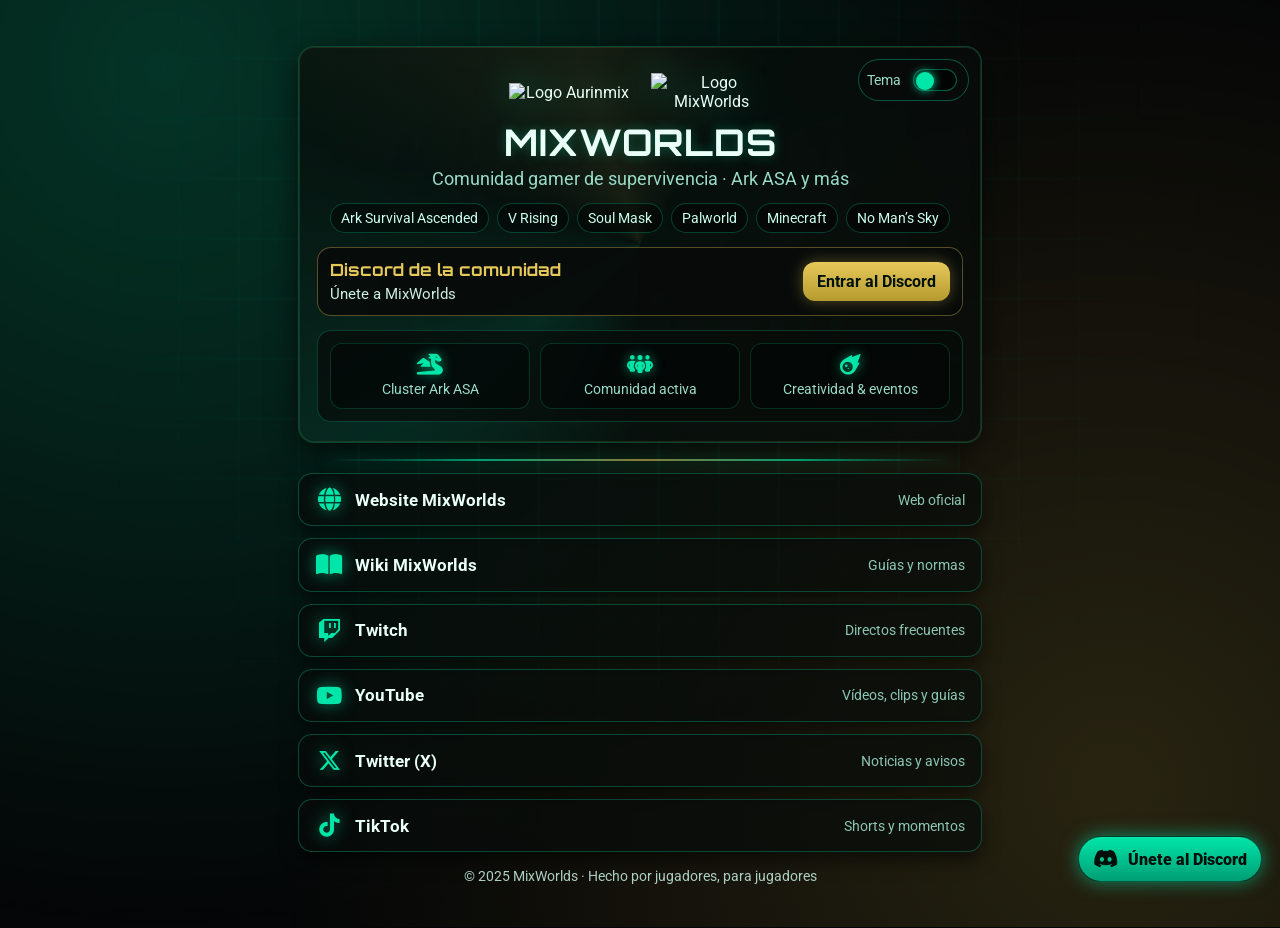
==== commit 9072c7f4: "Update index.html" ====
--- a/index.html
+++ b/index.html
@@ -423,7 +423,6 @@
     .link.youtube:hover i{ transform: rotate(-6deg) scale(1.1); }
     .link.twitch:hover i{ transform: translateY(-2px) scale(1.12); }
     .link.twitter:hover i{ transform: translateX(2px) scale(1.1); }
-    .link.discord:hover i{ transform: scale(1.12) rotate(4deg); }
     .link.tiktok:hover i{ transform: translateY(-2px) rotate(-4deg) scale(1.1); }
     .link.wiki:hover i{ transform: scale(1.15) rotate(3deg); }
     .link.gsa:hover i{ transform: rotate(8deg) scale(1.1); }
@@ -511,8 +510,8 @@
 
       <div class="featured">
         <div class="left">
-          <b>Cluster Ark ASA · PvE MixWorlds</b>
-          <span>Únete a la aventura principal de la comunidad</span>
+          <b>Discord de la comunidad</b>
+          <span>Únete a MixWorlds</span>
         </div>
         <a class="btn" href="https://discord.gg/QwS5VBW8y3" target="_blank" rel="noopener noreferrer">
           Entrar al Discord
@@ -529,39 +528,34 @@
     <div class="divider"></div>
 
     <main class="links" aria-label="Enlaces MixWorlds">
+      <a class="link gsa" href="https://calendariomixworlds.premiumark.net/page/136000-inicio" target="_blank" rel="noopener noreferrer">
+        <i class="fa-solid fa-globe"></i> Website MixWorlds
+        <span class="meta">Web oficial</span>
+      </a>
+
+      <a class="link wiki" href="https://mixworlds-wiki.gitbook.io/mixworlds-wiki-docs" target="_blank" rel="noopener noreferrer">
+        <i class="fa-solid fa-book-open"></i> Wiki MixWorlds
+        <span class="meta">Guías y normas</span>
+      </a>
+
+      <a class="link twitch" href="https://twitch.tv/aurinmix" target="_blank" rel="noopener noreferrer">
+        <i class="fab fa-twitch"></i> Twitch
+        <span class="meta">Directos frecuentes</span>
+      </a>
+
       <a class="link youtube" href="https://youtube.com/@aurinmix?si=XBiUp1Ndm1vS163D" target="_blank" rel="noopener noreferrer">
         <i class="fab fa-youtube"></i> YouTube
         <span class="meta">Vídeos, clips y guías</span>
       </a>
 
-      <a class="link twitch" href="https://twitch.tv/aurinmix" target="_blank" rel="noopener noreferrer">
-        <i class="fab fa-twitch"></i> Twitch
-        <span class="meta">Directos frecuentes</span>
-      </a>
-
       <a class="link twitter" href="https://x.com/Aurinmix" target="_blank" rel="noopener noreferrer">
         <i class="fab fa-x-twitter"></i> Twitter (X)
         <span class="meta">Noticias y avisos</span>
       </a>
 
-      <a class="link discord" href="https://discord.gg/QwS5VBW8y3" target="_blank" rel="noopener noreferrer">
-        <i class="fab fa-discord"></i> Discord MixWorlds
-        <span class="meta">Comunidad activa</span>
-      </a>
-
       <a class="link tiktok" href="https://www.tiktok.com/@aurinmix" target="_blank" rel="noopener noreferrer">
         <i class="fab fa-tiktok"></i> TikTok
         <span class="meta">Shorts y momentos</span>
-      </a>
-
-      <a class="link wiki" href="https://mixworlds-wiki.gitbook.io/mixworlds-wiki-docs" target="_blank" rel="noopener noreferrer">
-        <i class="fa-solid fa-book-open"></i> Wiki MixWorlds
-        <span class="meta">Guías y normas</span>
-      </a>
-
-      <a class="link gsa" href="https://calendariomixworlds.premiumark.net/page/136000-inicio" target="_blank" rel="noopener noreferrer">
-        <i class="fa-solid fa-globe"></i> Website MixWorlds
-        <span class="meta">Portal oficial GameServerApp</span>
       </a>
     </main>
 
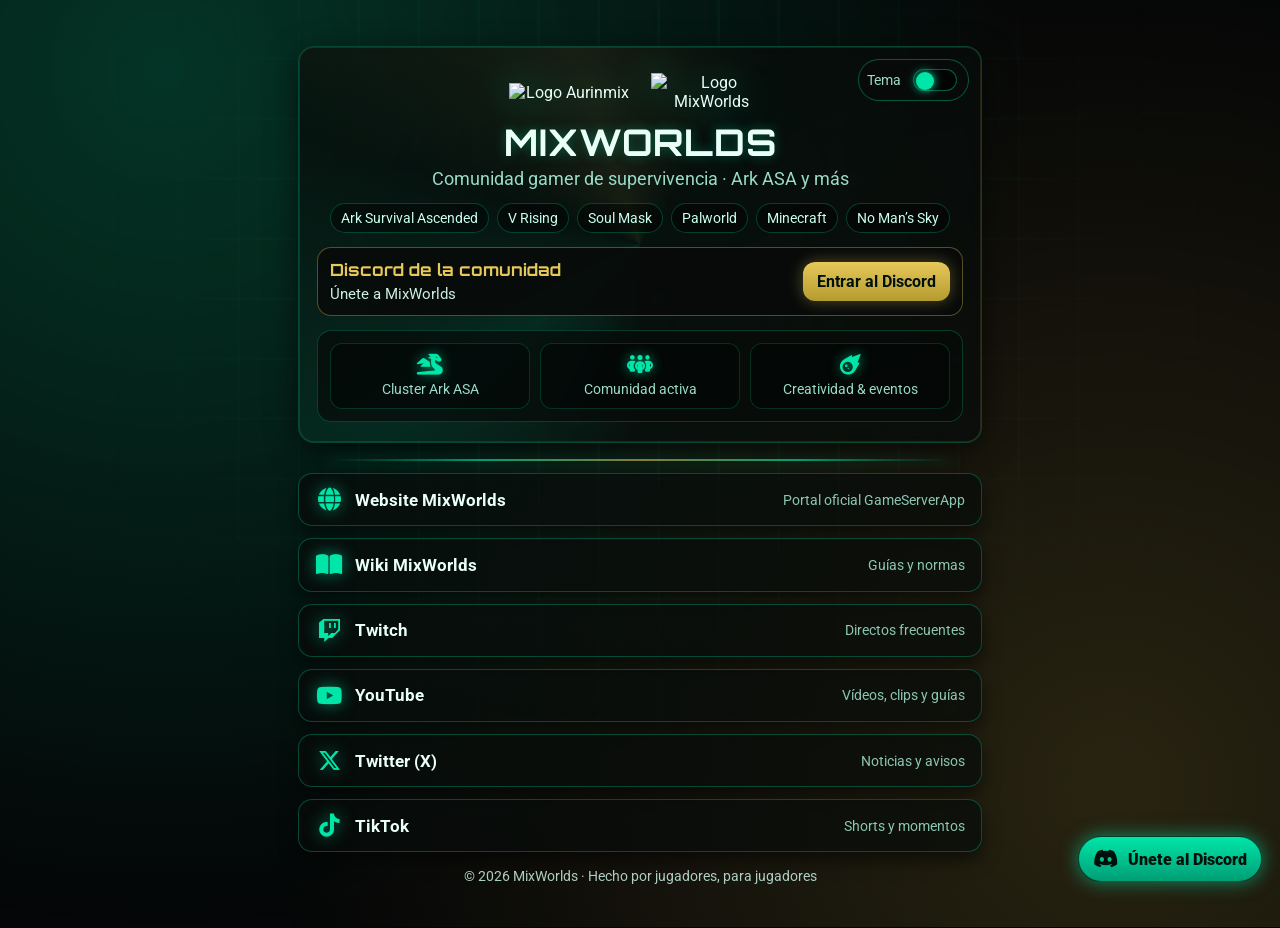
==== commit a6006a2b: "Update index.html" ====
--- a/index.html
+++ b/index.html
@@ -6,6 +6,9 @@
 
   <title>MixWorlds | Comunidad gamer de supervivencia</title>
   <meta name="description" content="MixWorlds es una comunidad gamer centrada en Ark Survival Ascended y juegos de supervivencia. Servidores privados, eventos frecuentes y Discord activo." />
+
+  <!-- Favicon (Opcional: cambia la URL por la de tu propio icono si lo deseas) -->
+  <link rel="icon" type="image/png" href="https://raw.githubusercontent.com/Aurinmix/MixWorld/main/Aurinmix%20logo%20sin%20fondo.png" />
 
   <!-- SEO / Social -->
   <meta property="og:title" content="MixWorlds | Comunidad gamer" />
@@ -170,6 +173,7 @@
       border-radius: 999px;
       font-size: 0.85rem;
       color: var(--muted);
+      cursor: pointer;
     }
     .theme-toggle input{
       width: 44px;
@@ -482,7 +486,7 @@
   </style>
 </head>
 
-<body data-theme="mix">
+<body>
   <div class="wrap">
 
     <header>
@@ -530,7 +534,7 @@
     <main class="links" aria-label="Enlaces MixWorlds">
       <a class="link gsa" href="https://calendariomixworlds.premiumark.net/page/136000-inicio" target="_blank" rel="noopener noreferrer">
         <i class="fa-solid fa-globe"></i> Website MixWorlds
-        <span class="meta">Web oficial</span>
+        <span class="meta">Portal oficial GameServerApp</span>
       </a>
 
       <a class="link wiki" href="https://mixworlds-wiki.gitbook.io/mixworlds-wiki-docs" target="_blank" rel="noopener noreferrer">
@@ -560,33 +564,40 @@
     </main>
 
     <footer>
-      © 2025 MixWorlds · Hecho por jugadores, para jugadores
+      © <span id="year"></span> MixWorlds · Hecho por jugadores, para jugadores
     </footer>
 
   </div>
 
-  <a class="fab-discord" href="https://discord.gg/QwS5VBW8y3" target="_blank">
+  <a class="fab-discord" href="https://discord.gg/QwS5VBW8y3" target="_blank" rel="noopener noreferrer" aria-label="Únete al servidor de Discord de MixWorlds">
     <i class="fab fa-discord"></i> Únete al Discord
   </a>
 
   <script>
+    /* =========================
+       Año dinámico en Footer
+       ========================= */
+    document.getElementById("year").textContent = new Date().getFullYear();
+
     /* =========================
        Theme toggle
        ========================= */
     const body = document.body;
     const sw = document.getElementById("themeSwitch");
     const saved = localStorage.getItem("mixworlds-theme");
+
     if(saved === "dark"){
       body.setAttribute("data-theme","dark");
       sw.checked = true;
     }
+    
     sw.addEventListener("change", () => {
       if(sw.checked){
         body.setAttribute("data-theme","dark");
         localStorage.setItem("mixworlds-theme","dark");
       }else{
-        body.setAttribute("data-theme","mix");
-        localStorage.setItem("mixworlds-theme","mix");
+        body.removeAttribute("data-theme");
+        localStorage.setItem("mixworlds-theme","light");
       }
     });
 
@@ -613,7 +624,6 @@
     // Mobile tilt (si disponible)
     window.addEventListener("deviceorientation", (e) => {
       if(e.beta == null || e.gamma == null) return;
-      // beta: -180..180 (front-back), gamma: -90..90 (left-right)
       const tiltX = Math.max(-1, Math.min(1, e.gamma / 30));
       const tiltY = Math.max(-1, Math.min(1, e.beta / 30));
       targetX = tiltX * maxMove;
@@ -621,7 +631,6 @@
     }, { passive: true });
 
     function animateParallax(){
-      // suavizado
       currentX += (targetX - currentX) * 0.06;
       currentY += (targetY - currentY) * 0.06;
       body.style.setProperty("--parallax-x", currentX.toFixed(2) + "px");
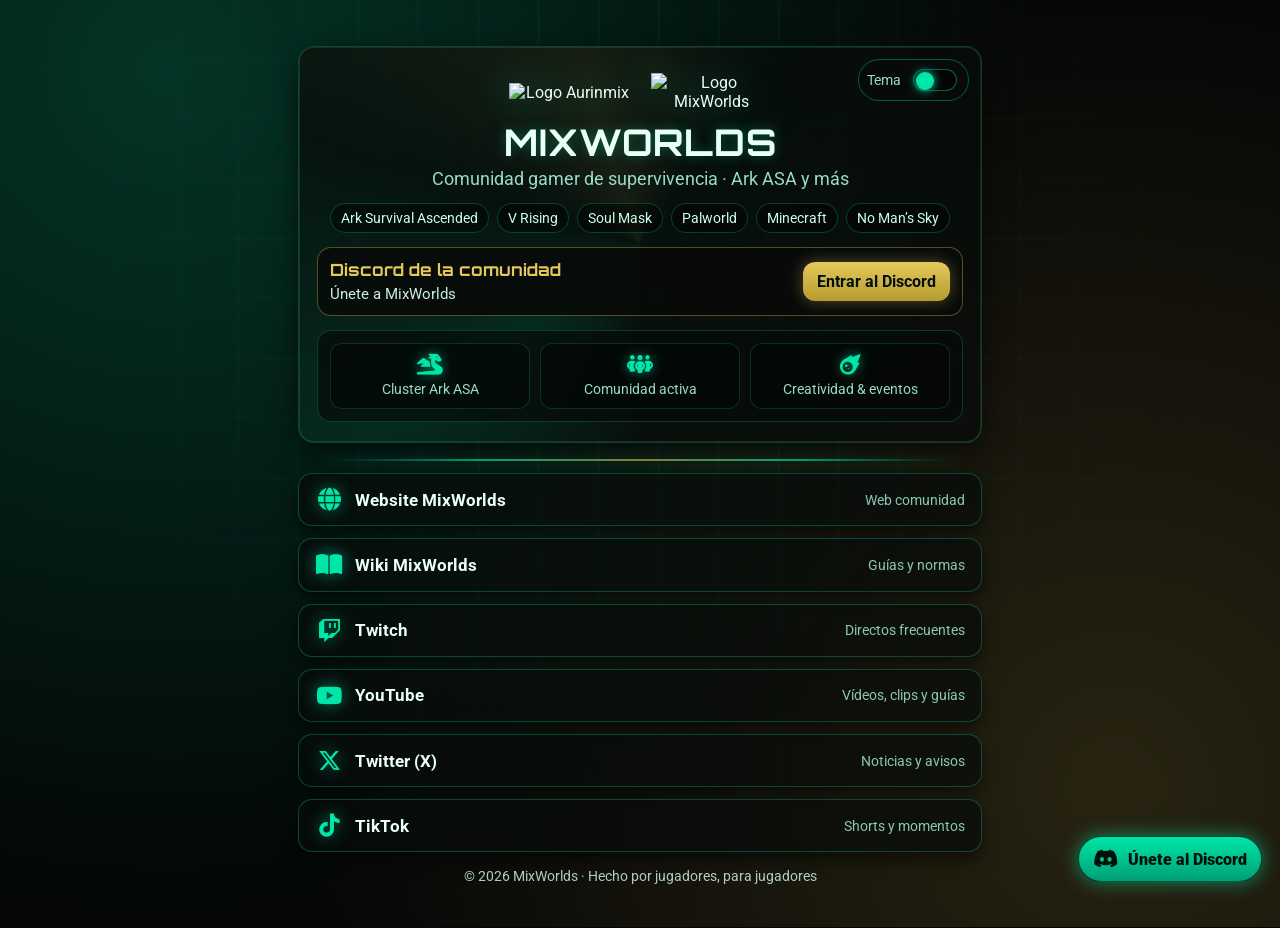
==== commit 9b6ae78f: "Update index.html" ====
--- a/index.html
+++ b/index.html
@@ -534,7 +534,7 @@
     <main class="links" aria-label="Enlaces MixWorlds">
       <a class="link gsa" href="https://calendariomixworlds.premiumark.net/page/136000-inicio" target="_blank" rel="noopener noreferrer">
         <i class="fa-solid fa-globe"></i> Website MixWorlds
-        <span class="meta">Portal oficial GameServerApp</span>
+        <span class="meta">Web comunidad</span>
       </a>
 
       <a class="link wiki" href="https://mixworlds-wiki.gitbook.io/mixworlds-wiki-docs" target="_blank" rel="noopener noreferrer">
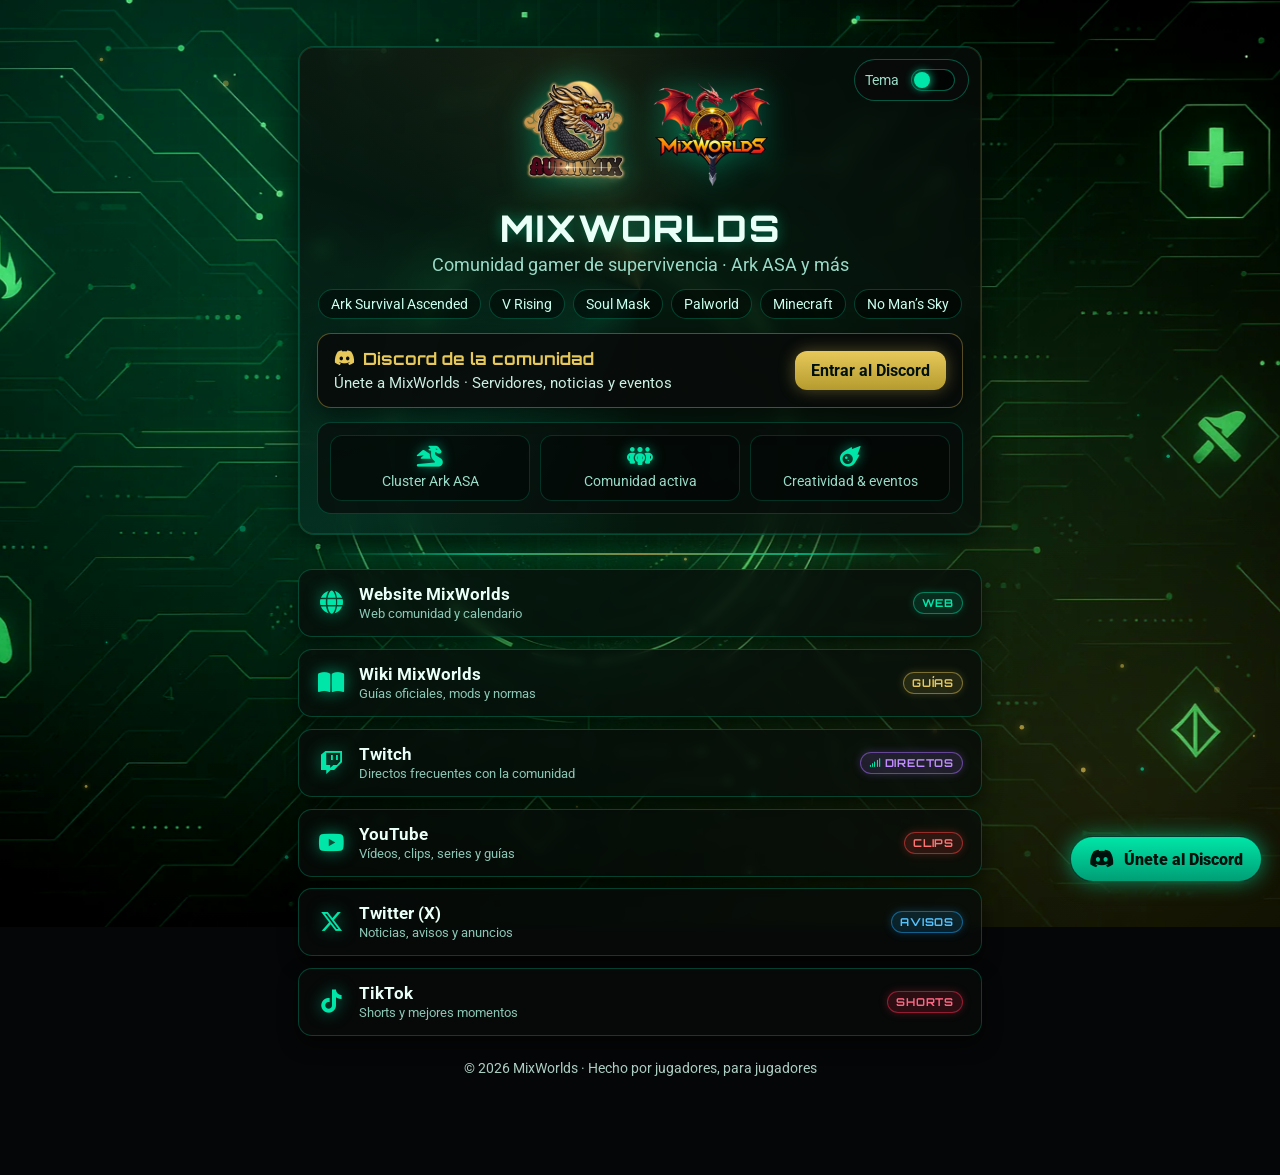
==== commit b9831822: "Optimización de recursos, rendimiento web y mejoras estéticas interactivas" ====
--- a/index.html
+++ b/index.html
@@ -2,51 +2,77 @@
 <html lang="es">
 <head>
   <meta charset="UTF-8" />
-  <meta name="viewport" content="width=device-width, initial-scale=1.0" />
+  <meta name="viewport" content="width=device-width, initial-scale=1.0, viewport-fit=cover" />
 
   <title>MixWorlds | Comunidad gamer de supervivencia</title>
   <meta name="description" content="MixWorlds es una comunidad gamer centrada en Ark Survival Ascended y juegos de supervivencia. Servidores privados, eventos frecuentes y Discord activo." />
 
-  <!-- Favicon (Opcional: cambia la URL por la de tu propio icono si lo deseas) -->
-  <link rel="icon" type="image/png" href="https://raw.githubusercontent.com/Aurinmix/MixWorld/main/Aurinmix%20logo%20sin%20fondo.png" />
-
-  <!-- SEO / Social -->
-  <meta property="og:title" content="MixWorlds | Comunidad gamer" />
+  <!-- Favicon optimizado local -->
+  <link rel="icon" type="image/png" href="./assets/favicon.png" />
+  <link rel="apple-touch-icon" href="./assets/favicon.png" />
+
+  <!-- Preloads locales optimizados (WebP instantáneo sin peticiones externas lentas) -->
+  <link rel="preload" as="image" href="./assets/logo-aurinmix.webp" type="image/webp" />
+  <link rel="preload" as="image" href="./assets/logo-mixworlds.webp" type="image/webp" />
+  <link rel="preload" as="image" href="./assets/fondo-chip.webp" type="image/webp" />
+
+  <!-- SEO / Open Graph -->
+  <meta property="og:title" content="MixWorlds | Comunidad gamer de supervivencia" />
   <meta property="og:description" content="Servidores privados de Ark ASA, eventos frecuentes y comunidad activa de supervivencia." />
-  <meta property="og:image" content="https://i.ibb.co/4wQyFsNp/Fondo-Chip.png" />
+  <meta property="og:image" content="https://aurinmix.github.io/MixWorld/assets/fondo-chip.jpg" />
   <meta property="og:url" content="https://aurinmix.github.io/MixWorld/" />
   <meta property="og:type" content="website" />
+
+  <!-- Twitter / X Cards -->
   <meta name="twitter:card" content="summary_large_image" />
+  <meta name="twitter:title" content="MixWorlds | Comunidad gamer de supervivencia" />
+  <meta name="twitter:description" content="Servidores privados de Ark ASA, eventos frecuentes y comunidad activa de supervivencia." />
+  <meta name="twitter:image" content="https://aurinmix.github.io/MixWorld/assets/fondo-chip.jpg" />
+  <meta name="twitter:site" content="@Aurinmix" />
+  <meta name="twitter:creator" content="@Aurinmix" />
 
   <link rel="canonical" href="https://aurinmix.github.io/MixWorld/" />
   <meta name="theme-color" content="#00e6a8" />
 
+  <!-- Datos estructurados (Schema.org) -->
   <script type="application/ld+json">
   {
     "@context":"https://schema.org",
     "@type":"Organization",
     "name":"MixWorlds",
     "url":"https://aurinmix.github.io/MixWorld/",
+    "logo":"https://aurinmix.github.io/MixWorld/assets/logo-mixworlds.png",
     "sameAs":[
       "https://discord.gg/QwS5VBW8y3",
       "https://twitch.tv/aurinmix",
       "https://youtube.com/@aurinmix",
       "https://x.com/Aurinmix",
       "https://www.tiktok.com/@aurinmix",
-      "https://mixworlds-wiki.gitbook.io/mixworlds-wiki-docs"
+      "https://mixworlds-wiki.gitbook.io/mixworlds-wiki-docs",
+      "https://calendariomixworlds.premiumark.net/page/136000-inicio"
     ]
   }
   </script>
 
-  <link rel="preload" as="image" href="https://raw.githubusercontent.com/Aurinmix/MixWorld/main/Aurinmix%20logo%20sin%20fondo.png">
-  <link rel="preload" as="image" href="https://i.ibb.co/601yRJqp/mix-worlds-Logo.png">
-
+  <!-- Prevenir parpadeo de tema (FOUC) antes de renderizar -->
+  <script>
+    (function(){
+      try {
+        const saved = localStorage.getItem("mixworlds-theme");
+        if(saved === "dark") {
+          document.documentElement.setAttribute("data-theme", "dark");
+        }
+      }catch(e){}
+    })();
+  </script>
+
+  <!-- Tipografías e Iconos -->
   <link rel="preconnect" href="https://fonts.googleapis.com">
   <link rel="preconnect" href="https://fonts.gstatic.com" crossorigin>
   <link rel="stylesheet" href="https://cdnjs.cloudflare.com/ajax/libs/font-awesome/6.5.0/css/all.min.css">
 
   <style>
-    @import url('https://fonts.googleapis.com/css2?family=Orbitron:wght@500;700&family=Roboto:wght@400;700&display=swap');
+    @import url('https://fonts.googleapis.com/css2?family=Orbitron:wght@500;700;800&family=Roboto:wght@400;500;700&display=swap');
 
     :root{
       --bg: #050607;
@@ -54,6 +80,7 @@
       --panel-strong: rgba(8, 12, 10, 0.9);
       --emerald: #00e6a8;
       --emerald-soft: rgba(0, 230, 168, 0.20);
+      --emerald-glow: rgba(0, 230, 168, 0.45);
       --gold: #e7c85a;
       --gold-soft: rgba(231,200,90,0.15);
       --text: #e9fff7;
@@ -62,12 +89,13 @@
       --divider: linear-gradient(90deg, transparent, rgba(0,230,168,0.8), rgba(231,200,90,0.7), rgba(0,230,168,0.8), transparent);
     }
 
-    body[data-theme="dark"]{
+    [data-theme="dark"]{
       --bg: #020303;
-      --panel: rgba(5, 8, 7, 0.8);
+      --panel: rgba(5, 8, 7, 0.85);
       --panel-strong: rgba(5, 8, 7, 0.95);
       --emerald: #00c996;
       --emerald-soft: rgba(0, 201, 150, 0.18);
+      --emerald-glow: rgba(0, 201, 150, 0.35);
       --gold: #c9aa3a;
       --gold-soft: rgba(201, 170, 58, 0.10);
       --text: #e7fff6;
@@ -85,13 +113,14 @@
       background: var(--bg);
       overflow-x: hidden;
       text-align: center;
-
-      /* variables de parallax */
+      position: relative;
+
+      /* Variables de parallax */
       --parallax-x: 0px;
       --parallax-y: 0px;
     }
 
-    /* Fondo tech + bruma + PARALLAX SUAVE */
+    /* Fondo tech + bruma + Parallax suave */
     body::before{
       content:"";
       position: fixed;
@@ -100,13 +129,23 @@
       background:
         radial-gradient(circle at 15% 10%, var(--emerald-soft), transparent 60%),
         radial-gradient(circle at 85% 85%, var(--gold-soft), transparent 60%),
-        url('https://i.ibb.co/4wQyFsNp/Fondo-Chip.png') center/cover no-repeat;
+        url('./assets/fondo-chip.jpg') center/cover no-repeat;
+      background-image:
+        radial-gradient(circle at 15% 10%, var(--emerald-soft), transparent 60%),
+        radial-gradient(circle at 85% 85%, var(--gold-soft), transparent 60%),
+        image-set(
+          url('./assets/fondo-chip.webp') type('image/webp'),
+          url('./assets/fondo-chip.jpg') type('image/jpeg')
+        );
+      background-position: center;
+      background-size: cover;
+      background-repeat: no-repeat;
       background-blend-mode: screen;
       filter: saturate(1.1) contrast(1.08);
 
       animation: fogMove 22s ease-in-out infinite alternate;
 
-      /* Parallax: movemos TODA la capa suavemente */
+      /* Parallax: movemos suavemente */
       transform: translate3d(var(--parallax-x), var(--parallax-y), 0) scale(1.06);
       will-change: transform;
     }
@@ -117,22 +156,34 @@
       100% { background-position: 15% 10%, 85% 85%, center; }
     }
 
+    /* Rejilla cibernética sutil con soporte Safari */
     body::after{
       content:"";
       position: fixed;
       inset:0;
-      z-index:-1;
+      z-index:-2;
       background:
         linear-gradient(transparent 95%, rgba(0, 230, 168, 0.06) 96%),
         linear-gradient(90deg, transparent 95%, rgba(0, 230, 168, 0.06) 96%);
       background-size: 60px 60px;
+      -webkit-mask-image: radial-gradient(circle at 50% 30%, black 0%, transparent 65%);
       mask-image: radial-gradient(circle at 50% 30%, black 0%, transparent 65%);
       pointer-events: none;
     }
 
+    /* Canvas de partículas y esporas de supervivencia */
+    #particlesCanvas{
+      position: fixed;
+      inset: 0;
+      z-index: -1;
+      pointer-events: none;
+      width: 100vw;
+      height: 100vh;
+    }
+
     .wrap{
       width: min(720px, 94vw);
-      margin: 28px auto 60px;
+      margin: 28px auto 80px;
       padding: 18px;
       position: relative;
     }
@@ -145,7 +196,8 @@
       box-shadow:
         0 0 0 1px rgba(231,200,90,0.12) inset,
         0 8px 30px rgba(0,0,0,0.6);
-      backdrop-filter: blur(6px);
+      -webkit-backdrop-filter: blur(8px);
+      backdrop-filter: blur(8px);
       position: relative;
       overflow: hidden;
     }
@@ -156,6 +208,7 @@
       inset:-40%;
       background: conic-gradient(from 180deg, transparent, rgba(0,230,168,0.12), transparent 30%, rgba(231,200,90,0.08), transparent 60%);
       animation: spin 10s linear infinite;
+      pointer-events: none;
     }
     @keyframes spin { to { transform: rotate(360deg);} }
 
@@ -167,13 +220,19 @@
       display:flex;
       align-items:center;
       gap:8px;
-      padding: 6px 8px;
+      padding: 6px 10px;
       background: var(--panel-strong);
       border:1px solid rgba(0,230,168,0.35);
       border-radius: 999px;
       font-size: 0.85rem;
       color: var(--muted);
       cursor: pointer;
+      user-select: none;
+      transition: border-color .2s ease, box-shadow .2s ease;
+    }
+    .theme-toggle:hover{
+      border-color: rgba(0,230,168,0.7);
+      box-shadow: 0 0 12px rgba(0,230,168,0.25);
     }
     .theme-toggle input{
       width: 44px;
@@ -191,29 +250,21 @@
       content:"";
       position:absolute;
       top:2px; left:2px;
-      width:18px; height:18px;
+      width:16px; height:16px;
       border-radius: 50%;
       background: var(--emerald);
       box-shadow: 0 0 10px var(--emerald);
       transition: transform .2s ease, background .2s ease;
     }
-    body[data-theme="dark"] .theme-toggle input{
+    [data-theme="dark"] .theme-toggle input{
       background: rgba(0,0,0,0.9);
     }
-    body[data-theme="dark"] .theme-toggle input::after{
+    [data-theme="dark"] .theme-toggle input::after{
       transform: translateX(22px);
       background: var(--gold);
       box-shadow: 0 0 10px var(--gold);
     }
 
-    .logo{
-      width: 130px;
-      height: 130px;
-      margin: 0 auto 10px;
-      position: relative;
-      z-index: 1;
-      filter: drop-shadow(0 0 18px rgba(0,230,168,0.45));
-    }
     .logos-duo{
       display:flex;
       justify-content:center;
@@ -226,10 +277,17 @@
     }
     .logos-duo .logo{
       width:120px;
-      height:auto;
+      height:120px;
+      object-fit: contain;
       margin:0;
       opacity:0;
       animation: fadeInLogo 1.2s ease forwards;
+      filter: drop-shadow(0 0 16px rgba(0,230,168,0.45));
+      transition: transform .3s ease, filter .3s ease;
+    }
+    .logos-duo .logo:hover{
+      transform: scale(1.05);
+      filter: drop-shadow(0 0 22px rgba(0,230,168,0.7));
     }
     @keyframes fadeInLogo{
       from{ transform: scale(0.92); opacity:0; }
@@ -238,12 +296,13 @@
 
     .title{
       font-family: Orbitron, sans-serif;
+      font-weight: 800;
       font-size: clamp(1.6rem, 4.2vw, 2.3rem);
-      letter-spacing: 1px;
+      letter-spacing: 2px;
       margin: 8px 0 4px;
       position: relative;
       z-index: 1;
-      text-shadow: 0 0 12px rgba(0,230,168,0.35);
+      text-shadow: 0 0 14px rgba(0,230,168,0.45);
     }
     .subtitle{
       color: var(--muted);
@@ -264,17 +323,20 @@
     }
     .chip{
       font-size: 0.85rem;
-      padding:6px 10px;
+      padding:6px 12px;
       border-radius: 999px;
-      background: rgba(0,0,0,0.4);
+      background: rgba(0,0,0,0.45);
       border:1px solid rgba(0,230,168,0.25);
       color:#caffef;
       animation: chipPulse 3.2s ease-in-out infinite;
+      transition: border-color .2s ease, color .2s ease, transform .2s ease;
+      user-select: none;
     }
     .chip:hover{
       border-color: rgba(231,200,90,0.7);
       color: #fff3c2;
-      transform: translateY(-1px);
+      transform: translateY(-2px);
+      box-shadow: 0 0 14px rgba(231,200,90,0.3);
     }
     @keyframes chipPulse{
       0%,100%{ box-shadow: 0 0 0 rgba(0,230,168,0); }
@@ -283,23 +345,31 @@
 
     .featured{
       margin-top:14px;
-      padding:12px;
+      padding:14px 16px;
       background: var(--panel-strong);
       border:1px solid rgba(231,200,90,0.35);
       border-radius:14px;
       display:flex;
       align-items:center;
       justify-content:space-between;
-      gap:10px;
+      gap:12px;
       position:relative;
       z-index:1;
+      box-shadow: 0 8px 24px rgba(0,0,0,0.5);
+      transition: transform .2s ease, border-color .2s ease, box-shadow .2s ease;
+    }
+    .featured:hover{
+      border-color: rgba(231,200,90,0.7);
+      box-shadow: 0 10px 30px rgba(231,200,90,0.18);
     }
     .featured .left{
       text-align:left;
-      line-height:1.2;
+      line-height:1.25;
     }
     .featured .left b{
-      display:block;
+      display:flex;
+      align-items:center;
+      gap:8px;
       font-family: Orbitron, sans-serif;
       color: var(--gold);
       font-size:1.05rem;
@@ -307,11 +377,11 @@
     }
     .featured .left span{
       color:#cdeee3;
-      font-size:0.95rem;
+      font-size:0.92rem;
     }
     .featured .btn{
       white-space:nowrap;
-      padding:10px 14px;
+      padding:10px 16px;
       border-radius:12px;
       font-weight:700;
       text-decoration:none;
@@ -319,11 +389,14 @@
       background: linear-gradient(180deg, var(--gold), #b59b2f);
       box-shadow:0 0 16px rgba(231,200,90,0.35);
       transition: transform .15s ease, box-shadow .2s ease, filter .2s ease;
+      display:inline-flex;
+      align-items:center;
+      gap:8px;
     }
     .featured .btn:hover{
       transform: translateY(-2px);
-      filter: brightness(1.05);
-      box-shadow: 0 0 25px rgba(231,200,90,0.55);
+      filter: brightness(1.08);
+      box-shadow: 0 0 25px rgba(231,200,90,0.65);
     }
 
     .activities{
@@ -363,26 +436,29 @@
     .divider{
       height: 2px;
       width: 92%;
-      margin: 16px auto 10px;
+      margin: 18px auto 12px;
       background: var(--divider);
       border-radius: 999px;
       box-shadow: 0 0 14px rgba(0,230,168,0.35);
     }
 
+    /* Contenedor con soporte 3D Perspective para enlaces */
     .links{
-      margin-top: 12px;
+      margin-top: 14px;
       display:flex;
       flex-direction:column;
       gap:12px;
-    }
+      perspective: 1000px;
+    }
+
     .link{
       display:flex;
       align-items:center;
-      gap:12px;
-      padding: 14px 16px;
+      gap:14px;
+      padding: 14px 18px;
       background: var(--panel);
       border-radius: 14px;
-      border:1px solid rgba(0,230,168,0.28);
+      border:1px solid rgba(0,230,168,0.25);
       text-decoration: none;
       color: var(--text);
       font-weight: 700;
@@ -390,69 +466,153 @@
       position: relative;
       overflow: hidden;
       box-shadow: 0 8px 18px rgba(0,0,0,0.55);
-      transition: transform .15s ease, border-color .2s ease, box-shadow .2s ease;
-    }
-    .link::after{
+      transform-style: preserve-3d;
+      transition: transform 0.2s cubic-bezier(0.2, 0.8, 0.2, 1), border-color 0.25s ease, box-shadow 0.25s ease;
+      -webkit-backdrop-filter: blur(4px);
+      backdrop-filter: blur(4px);
+      will-change: transform;
+    }
+
+    /* Brillo holográfico interactivo que sigue el puntero */
+    .link::before{
       content:"";
       position:absolute;
-      inset:-60% -30%;
-      background: radial-gradient(circle, rgba(0,230,168,0.20), transparent 55%);
-      transform: translateX(-60%);
-      transition: transform .5s ease;
-    }
+      inset:0;
+      background: radial-gradient(circle 120px at var(--mouse-x, 50%) var(--mouse-y, 50%), rgba(0, 230, 168, 0.22), transparent 70%);
+      opacity: 0;
+      transition: opacity .3s ease;
+      pointer-events: none;
+    }
+    .link:hover::before{
+      opacity: 1;
+    }
+
     .link:hover{
-      transform: translateY(-2px);
-      border-color: rgba(0,230,168,0.7);
-      box-shadow: 0 10px 26px rgba(0, 230, 168, 0.18);
-    }
-    .link:hover::after{
-      transform: translateX(40%);
-    }
+      border-color: rgba(0,230,168,0.75);
+      box-shadow: 0 12px 28px rgba(0, 230, 168, 0.22);
+    }
+
     .link i{
       font-size: 1.45rem;
       width: 28px;
       text-align:center;
       color: var(--emerald);
       filter: drop-shadow(0 0 8px rgba(0,230,168,0.55));
-      transition: transform .2s ease;
-    }
+      transition: transform .25s ease, filter .25s ease;
+      flex-shrink: 0;
+    }
+
+    .link .label-box{
+      display:flex;
+      flex-direction:column;
+      align-items:flex-start;
+      line-height:1.2;
+    }
+    .link .title-text{
+      display:flex;
+      align-items:center;
+      gap:8px;
+    }
+
     .link .meta{
-      font-size: 0.85rem;
+      font-size: 0.82rem;
       font-weight: 400;
       color: var(--muted);
-      margin-left:auto;
+      margin-top: 2px;
       opacity: 0.9;
     }
 
-    .link.youtube:hover i{ transform: rotate(-6deg) scale(1.1); }
-    .link.twitch:hover i{ transform: translateY(-2px) scale(1.12); }
-    .link.twitter:hover i{ transform: translateX(2px) scale(1.1); }
-    .link.tiktok:hover i{ transform: translateY(-2px) rotate(-4deg) scale(1.1); }
-    .link.wiki:hover i{ transform: scale(1.15) rotate(3deg); }
-    .link.gsa:hover i{ transform: rotate(8deg) scale(1.1); }
+    /* Badges Sci-Fi con estilo Cyberpunk Glow */
+    .badge{
+      font-family: Orbitron, monospace;
+      font-size: 0.68rem;
+      font-weight: 700;
+      letter-spacing: 0.8px;
+      padding: 3px 8px;
+      border-radius: 999px;
+      text-transform: uppercase;
+      display: inline-flex;
+      align-items: center;
+      gap: 4px;
+      margin-left: auto;
+      flex-shrink: 0;
+      box-shadow: 0 0 10px rgba(0,0,0,0.4);
+      user-select: none;
+    }
+    .badge i{
+      font-size: 0.55rem;
+      width: auto;
+      filter: none;
+    }
+
+    .badge-emerald{
+      background: rgba(0, 230, 168, 0.12);
+      border: 1px solid rgba(0, 230, 168, 0.45);
+      color: var(--emerald);
+      box-shadow: 0 0 8px rgba(0, 230, 168, 0.2);
+    }
+    .badge-gold{
+      background: rgba(231, 200, 90, 0.12);
+      border: 1px solid rgba(231, 200, 90, 0.45);
+      color: var(--gold);
+      box-shadow: 0 0 8px rgba(231, 200, 90, 0.2);
+    }
+    .badge-purple{
+      background: rgba(169, 112, 255, 0.15);
+      border: 1px solid rgba(169, 112, 255, 0.5);
+      color: #bf8dff;
+      box-shadow: 0 0 8px rgba(169, 112, 255, 0.25);
+    }
+    .badge-red{
+      background: rgba(255, 68, 68, 0.15);
+      border: 1px solid rgba(255, 68, 68, 0.5);
+      color: #ff7575;
+      box-shadow: 0 0 8px rgba(255, 68, 68, 0.25);
+    }
+    .badge-cyan{
+      background: rgba(29, 161, 242, 0.15);
+      border: 1px solid rgba(29, 161, 242, 0.5);
+      color: #55c3ff;
+      box-shadow: 0 0 8px rgba(29, 161, 242, 0.25);
+    }
+    .badge-pink{
+      background: rgba(254, 44, 85, 0.15);
+      border: 1px solid rgba(254, 44, 85, 0.5);
+      color: #ff6885;
+      box-shadow: 0 0 8px rgba(254, 44, 85, 0.25);
+    }
+
+    /* Animaciones individuales de iconos */
+    .link.youtube:hover i{ transform: rotate(-6deg) scale(1.15); color: #ff5050; }
+    .link.twitch:hover i{ transform: translateY(-2px) scale(1.15); color: #b788ff; }
+    .link.twitter:hover i{ transform: translateX(2px) scale(1.15); color: #4dc2ff; }
+    .link.tiktok:hover i{ transform: translateY(-2px) rotate(-6deg) scale(1.15); color: #ff5277; }
+    .link.wiki:hover i{ transform: scale(1.15) rotate(4deg); color: var(--gold); }
+    .link.gsa:hover i{ transform: rotate(8deg) scale(1.15); color: var(--emerald); }
 
     footer{
-      margin-top: 16px;
+      margin-top: 24px;
       color: #bfe4d8;
       font-size: 0.9rem;
       opacity: 0.9;
     }
 
+    /* Botón flotante Discord con Safe Area para iPhone/Android */
     .fab-discord{
       position: fixed;
-      bottom: 18px;
-      right: 18px;
+      bottom: max(18px, env(safe-area-inset-bottom, 18px));
+      right: max(18px, env(safe-area-inset-right, 18px));
       z-index: 999;
       display:flex;
       align-items:center;
       gap:10px;
-      padding: 12px 14px;
+      padding: 12px 18px;
       border-radius: 999px;
       color:#00110c;
       text-decoration:none;
       font-weight:900;
       background: linear-gradient(180deg, var(--emerald), #009e75);
-      box-shadow: 0 0 18px rgba(0,230,168,0.55);
+      box-shadow: 0 0 20px rgba(0,230,168,0.55);
       border:1px solid rgba(0,0,0,0.6);
       transition: transform .15s ease, box-shadow .2s ease, filter .2s ease;
     }
@@ -462,31 +622,36 @@
     }
     .fab-discord:hover{
       transform: translateY(-2px);
-      filter: brightness(1.05);
-      box-shadow: 0 0 28px rgba(0,230,168,0.8);
+      filter: brightness(1.08);
+      box-shadow: 0 0 28px rgba(0,230,168,0.85);
     }
 
     @media (max-width: 560px){
       .featured{ flex-direction:column; text-align:center; }
       .featured .left{ text-align:center; }
       .activities{ grid-template-columns: 1fr; }
-      .link{ font-size: 1rem; }
-      .link .meta{ display:none; }
-      .logos-duo .logo{ width: 96px; }
+      .link{ font-size: 1rem; padding: 12px 14px; }
+      .logos-duo .logo{ width: 96px; height: 96px; }
       .theme-toggle{ right: 8px; top: 8px; }
-    }
-
+      .wrap{ margin-bottom: 90px; }
+    }
+
+    /* Respeto a usuarios con sensibilidad a animaciones */
     @media (prefers-reduced-motion: reduce){
       body::before{ animation:none; }
       header::before{ animation:none; }
       .chip{ animation:none; }
-      .link::after{ display:none; }
+      .link::before{ display:none; }
+      #particlesCanvas{ display:none; }
       body { --parallax-x: 0px; --parallax-y: 0px; }
     }
   </style>
 </head>
 
 <body>
+  <!-- Canvas para partículas de supervivencia y esporas tech -->
+  <canvas id="particlesCanvas"></canvas>
+
   <div class="wrap">
 
     <header>
@@ -496,8 +661,14 @@
       </label>
 
       <div class="logos-duo">
-        <img class="logo" src="https://raw.githubusercontent.com/Aurinmix/MixWorld/main/Aurinmix%20logo%20sin%20fondo.png" alt="Logo Aurinmix">
-        <img class="logo" src="https://i.ibb.co/601yRJqp/mix-worlds-Logo.png" alt="Logo MixWorlds">
+        <picture>
+          <source srcset="./assets/logo-aurinmix.webp" type="image/webp">
+          <img class="logo" src="./assets/logo-aurinmix.png" alt="Logo Aurinmix" width="120" height="120" fetchpriority="high">
+        </picture>
+        <picture>
+          <source srcset="./assets/logo-mixworlds.webp" type="image/webp">
+          <img class="logo" src="./assets/logo-mixworlds.png" alt="Logo MixWorlds" width="120" height="120" fetchpriority="high">
+        </picture>
       </div>
 
       <h1 class="title">MIXWORLDS</h1>
@@ -514,8 +685,8 @@
 
       <div class="featured">
         <div class="left">
-          <b>Discord de la comunidad</b>
-          <span>Únete a MixWorlds</span>
+          <b><i class="fab fa-discord"></i> Discord de la comunidad</b>
+          <span>Únete a MixWorlds · Servidores, noticias y eventos</span>
         </div>
         <a class="btn" href="https://discord.gg/QwS5VBW8y3" target="_blank" rel="noopener noreferrer">
           Entrar al Discord
@@ -532,34 +703,64 @@
     <div class="divider"></div>
 
     <main class="links" aria-label="Enlaces MixWorlds">
+      <!-- Website oficial -->
       <a class="link gsa" href="https://calendariomixworlds.premiumark.net/page/136000-inicio" target="_blank" rel="noopener noreferrer">
-        <i class="fa-solid fa-globe"></i> Website MixWorlds
-        <span class="meta">Web comunidad</span>
+        <i class="fa-solid fa-globe"></i>
+        <div class="label-box">
+          <span class="title-text">Website MixWorlds</span>
+          <span class="meta">Web comunidad y calendario</span>
+        </div>
+        <span class="badge badge-emerald">WEB</span>
       </a>
 
+      <!-- Wiki -->
       <a class="link wiki" href="https://mixworlds-wiki.gitbook.io/mixworlds-wiki-docs" target="_blank" rel="noopener noreferrer">
-        <i class="fa-solid fa-book-open"></i> Wiki MixWorlds
-        <span class="meta">Guías y normas</span>
+        <i class="fa-solid fa-book-open"></i>
+        <div class="label-box">
+          <span class="title-text">Wiki MixWorlds</span>
+          <span class="meta">Guías oficiales, mods y normas</span>
+        </div>
+        <span class="badge badge-gold">GUÍAS</span>
       </a>
 
+      <!-- Twitch -->
       <a class="link twitch" href="https://twitch.tv/aurinmix" target="_blank" rel="noopener noreferrer">
-        <i class="fab fa-twitch"></i> Twitch
-        <span class="meta">Directos frecuentes</span>
+        <i class="fab fa-twitch"></i>
+        <div class="label-box">
+          <span class="title-text">Twitch</span>
+          <span class="meta">Directos frecuentes con la comunidad</span>
+        </div>
+        <span class="badge badge-purple"><i class="fa-solid fa-signal"></i> DIRECTOS</span>
       </a>
 
-      <a class="link youtube" href="https://youtube.com/@aurinmix?si=XBiUp1Ndm1vS163D" target="_blank" rel="noopener noreferrer">
-        <i class="fab fa-youtube"></i> YouTube
-        <span class="meta">Vídeos, clips y guías</span>
+      <!-- YouTube -->
+      <a class="link youtube" href="https://youtube.com/@aurinmix" target="_blank" rel="noopener noreferrer">
+        <i class="fab fa-youtube"></i>
+        <div class="label-box">
+          <span class="title-text">YouTube</span>
+          <span class="meta">Vídeos, clips, series y guías</span>
+        </div>
+        <span class="badge badge-red">CLIPS</span>
       </a>
 
+      <!-- Twitter / X -->
       <a class="link twitter" href="https://x.com/Aurinmix" target="_blank" rel="noopener noreferrer">
-        <i class="fab fa-x-twitter"></i> Twitter (X)
-        <span class="meta">Noticias y avisos</span>
+        <i class="fab fa-x-twitter"></i>
+        <div class="label-box">
+          <span class="title-text">Twitter (X)</span>
+          <span class="meta">Noticias, avisos y anuncios</span>
+        </div>
+        <span class="badge badge-cyan">AVISOS</span>
       </a>
 
+      <!-- TikTok -->
       <a class="link tiktok" href="https://www.tiktok.com/@aurinmix" target="_blank" rel="noopener noreferrer">
-        <i class="fab fa-tiktok"></i> TikTok
-        <span class="meta">Shorts y momentos</span>
+        <i class="fab fa-tiktok"></i>
+        <div class="label-box">
+          <span class="title-text">TikTok</span>
+          <span class="meta">Shorts y mejores momentos</span>
+        </div>
+        <span class="badge badge-pink">SHORTS</span>
       </a>
     </main>
 
@@ -569,75 +770,203 @@
 
   </div>
 
+  <!-- Botón flotante Discord -->
   <a class="fab-discord" href="https://discord.gg/QwS5VBW8y3" target="_blank" rel="noopener noreferrer" aria-label="Únete al servidor de Discord de MixWorlds">
     <i class="fab fa-discord"></i> Únete al Discord
   </a>
 
   <script>
-    /* =========================
-       Año dinámico en Footer
-       ========================= */
+    /* ========================================================
+       1. Año dinámico en Footer
+       ======================================================== */
     document.getElementById("year").textContent = new Date().getFullYear();
 
-    /* =========================
-       Theme toggle
-       ========================= */
-    const body = document.body;
-    const sw = document.getElementById("themeSwitch");
-    const saved = localStorage.getItem("mixworlds-theme");
-
-    if(saved === "dark"){
-      body.setAttribute("data-theme","dark");
-      sw.checked = true;
-    }
+    /* ========================================================
+       2. Selector de tema (Sincronizado con prevención FOUC)
+       ======================================================== */
+    const rootEl = document.documentElement;
+    const themeSw = document.getElementById("themeSwitch");
     
-    sw.addEventListener("change", () => {
-      if(sw.checked){
-        body.setAttribute("data-theme","dark");
-        localStorage.setItem("mixworlds-theme","dark");
-      }else{
-        body.removeAttribute("data-theme");
-        localStorage.setItem("mixworlds-theme","light");
+    // Marcar checkbox según estado inicial
+    if (rootEl.getAttribute("data-theme") === "dark") {
+      themeSw.checked = true;
+    }
+
+    themeSw.addEventListener("change", () => {
+      if (themeSw.checked) {
+        rootEl.setAttribute("data-theme", "dark");
+        document.body.setAttribute("data-theme", "dark");
+        localStorage.setItem("mixworlds-theme", "dark");
+      } else {
+        rootEl.removeAttribute("data-theme");
+        document.body.removeAttribute("data-theme");
+        localStorage.setItem("mixworlds-theme", "light");
       }
     });
 
-    /* =========================
-       Parallax suave (mouse + tilt)
-       ========================= */
-    const maxMove = 18; // px máximo de desplazamiento
-    let targetX = 0, targetY = 0;
-    let currentX = 0, currentY = 0;
-
-    function setTargetFromPointer(x, y){
-      const w = window.innerWidth;
-      const h = window.innerHeight;
-      const dx = (x / w) - 0.5;
-      const dy = (y / h) - 0.5;
-      targetX = dx * maxMove;
-      targetY = dy * maxMove;
-    }
-
-    window.addEventListener("mousemove", (e) => {
-      setTargetFromPointer(e.clientX, e.clientY);
-    }, { passive: true });
-
-    // Mobile tilt (si disponible)
-    window.addEventListener("deviceorientation", (e) => {
-      if(e.beta == null || e.gamma == null) return;
-      const tiltX = Math.max(-1, Math.min(1, e.gamma / 30));
-      const tiltY = Math.max(-1, Math.min(1, e.beta / 30));
-      targetX = tiltX * maxMove;
-      targetY = tiltY * maxMove;
-    }, { passive: true });
-
-    function animateParallax(){
-      currentX += (targetX - currentX) * 0.06;
-      currentY += (targetY - currentY) * 0.06;
-      body.style.setProperty("--parallax-x", currentX.toFixed(2) + "px");
-      body.style.setProperty("--parallax-y", currentY.toFixed(2) + "px");
-      requestAnimationFrame(animateParallax);
-    }
-    animateParallax();
+    /* ========================================================
+       3. Efecto 3D Tilt interactivo en los enlaces
+       ======================================================== */
+    const tiltLinks = document.querySelectorAll(".link, .featured");
+    const isTouch = window.matchMedia("(pointer: coarse)").matches;
+    const reducedMotion = window.matchMedia("(prefers-reduced-motion: reduce)").matches;
+
+    if (!isTouch && !reducedMotion) {
+      tiltLinks.forEach(card => {
+        card.addEventListener("mousemove", (e) => {
+          const rect = card.getBoundingClientRect();
+          const x = e.clientX - rect.left;
+          const y = e.clientY - rect.top;
+          
+          // Coordenadas para el brillo holográfico
+          card.style.setProperty("--mouse-x", `${x}px`);
+          card.style.setProperty("--mouse-y", `${y}px`);
+
+          // Cálculo de inclinación 3D (máx 6 grados)
+          const centerX = rect.width / 2;
+          const centerY = rect.height / 2;
+          const rotateX = ((y - centerY) / centerY) * -5.5;
+          const rotateY = ((x - centerX) / centerX) * 5.5;
+
+          card.style.transform = `perspective(800px) rotateX(${rotateX.toFixed(2)}deg) rotateY(${rotateY.toFixed(2)}deg) translateY(-2px)`;
+        });
+
+        card.addEventListener("mouseleave", () => {
+          card.style.transform = "perspective(800px) rotateX(0deg) rotateY(0deg) translateY(0)";
+        });
+      });
+    }
+
+    /* ========================================================
+       4. Parallax Suave optimizado (se detiene cuando está quieto)
+       ======================================================== */
+    if (!reducedMotion) {
+      const maxMove = 16;
+      let targetX = 0, targetY = 0;
+      let currentX = 0, currentY = 0;
+      let isAnimating = false;
+
+      function updatePointer(x, y) {
+        targetX = ((x / window.innerWidth) - 0.5) * maxMove;
+        targetY = ((y / window.innerHeight) - 0.5) * maxMove;
+        if (!isAnimating) {
+          isAnimating = true;
+          requestAnimationFrame(renderParallax);
+        }
+      }
+
+      window.addEventListener("mousemove", (e) => {
+        updatePointer(e.clientX, e.clientY);
+      }, { passive: true });
+
+      window.addEventListener("deviceorientation", (e) => {
+        if (e.beta == null || e.gamma == null) return;
+        const tiltX = Math.max(-1, Math.min(1, e.gamma / 30));
+        const tiltY = Math.max(-1, Math.min(1, e.beta / 30));
+        targetX = tiltX * maxMove;
+        targetY = tiltY * maxMove;
+        if (!isAnimating) {
+          isAnimating = true;
+          requestAnimationFrame(renderParallax);
+        }
+      }, { passive: true });
+
+      function renderParallax() {
+        const diffX = targetX - currentX;
+        const diffY = targetY - currentY;
+
+        if (Math.abs(diffX) > 0.05 || Math.abs(diffY) > 0.05) {
+          currentX += diffX * 0.07;
+          currentY += diffY * 0.07;
+          document.body.style.setProperty("--parallax-x", currentX.toFixed(2) + "px");
+          document.body.style.setProperty("--parallax-y", currentY.toFixed(2) + "px");
+          requestAnimationFrame(renderParallax);
+        } else {
+          isAnimating = false;
+        }
+      }
+    }
+
+    /* ========================================================
+       5. Canvas de Partículas / Esporas de Energía (Gamer FX)
+       ======================================================== */
+    (function initParticles() {
+      if (reducedMotion) return;
+
+      const canvas = document.getElementById("particlesCanvas");
+      const ctx = canvas.getContext("2d");
+      let width, height;
+      let particles = [];
+      const particleCount = window.innerWidth < 600 ? 18 : 34;
+      let animFrameId = null;
+
+      function resize() {
+        width = canvas.width = window.innerWidth;
+        height = canvas.height = window.innerHeight;
+      }
+      resize();
+      window.addEventListener("resize", resize, { passive: true });
+
+      // Generar partículas (colores esmeralda y oro con destellos sutiles)
+      for (let i = 0; i < particleCount; i++) {
+        const isGold = Math.random() > 0.65;
+        particles.push({
+          x: Math.random() * width,
+          y: Math.random() * height,
+          radius: Math.random() * 2.2 + 0.8,
+          speedY: Math.random() * 0.35 + 0.15,
+          speedX: (Math.random() - 0.5) * 0.3,
+          color: isGold ? "231, 200, 90" : "0, 230, 168",
+          alpha: Math.random() * 0.45 + 0.15,
+          pulse: Math.random() * 0.02 + 0.005,
+          pulseDir: 1
+        });
+      }
+
+      function drawParticles() {
+        ctx.clearRect(0, 0, width, height);
+
+        for (let i = 0; i < particles.length; i++) {
+          const p = particles[i];
+          p.y -= p.speedY;
+          p.x += p.speedX;
+
+          // Efecto de pulso en opacidad
+          p.alpha += p.pulse * p.pulseDir;
+          if (p.alpha > 0.65) p.pulseDir = -1;
+          if (p.alpha < 0.15) p.pulseDir = 1;
+
+          // Reaparecer al salir de la pantalla
+          if (p.y < -10) {
+            p.y = height + 10;
+            p.x = Math.random() * width;
+          }
+          if (p.x < -10) p.x = width + 10;
+          if (p.x > width + 10) p.x = -10;
+
+          // Dibujar partícula con halo
+          ctx.beginPath();
+          ctx.arc(p.x, p.y, p.radius, 0, Math.PI * 2);
+          ctx.fillStyle = `rgba(${p.color}, ${p.alpha})`;
+          ctx.shadowBlur = p.radius * 3.5;
+          ctx.shadowColor = `rgb(${p.color})`;
+          ctx.fill();
+        }
+
+        animFrameId = requestAnimationFrame(drawParticles);
+      }
+
+      // Pausar animación si la pestaña pasa a segundo plano (ahorro de batería)
+      document.addEventListener("visibilitychange", () => {
+        if (document.hidden) {
+          if (animFrameId) cancelAnimationFrame(animFrameId);
+        } else {
+          animFrameId = requestAnimationFrame(drawParticles);
+        }
+      });
+
+      animFrameId = requestAnimationFrame(drawParticles);
+    })();
   </script>
 </body>
 </html>
